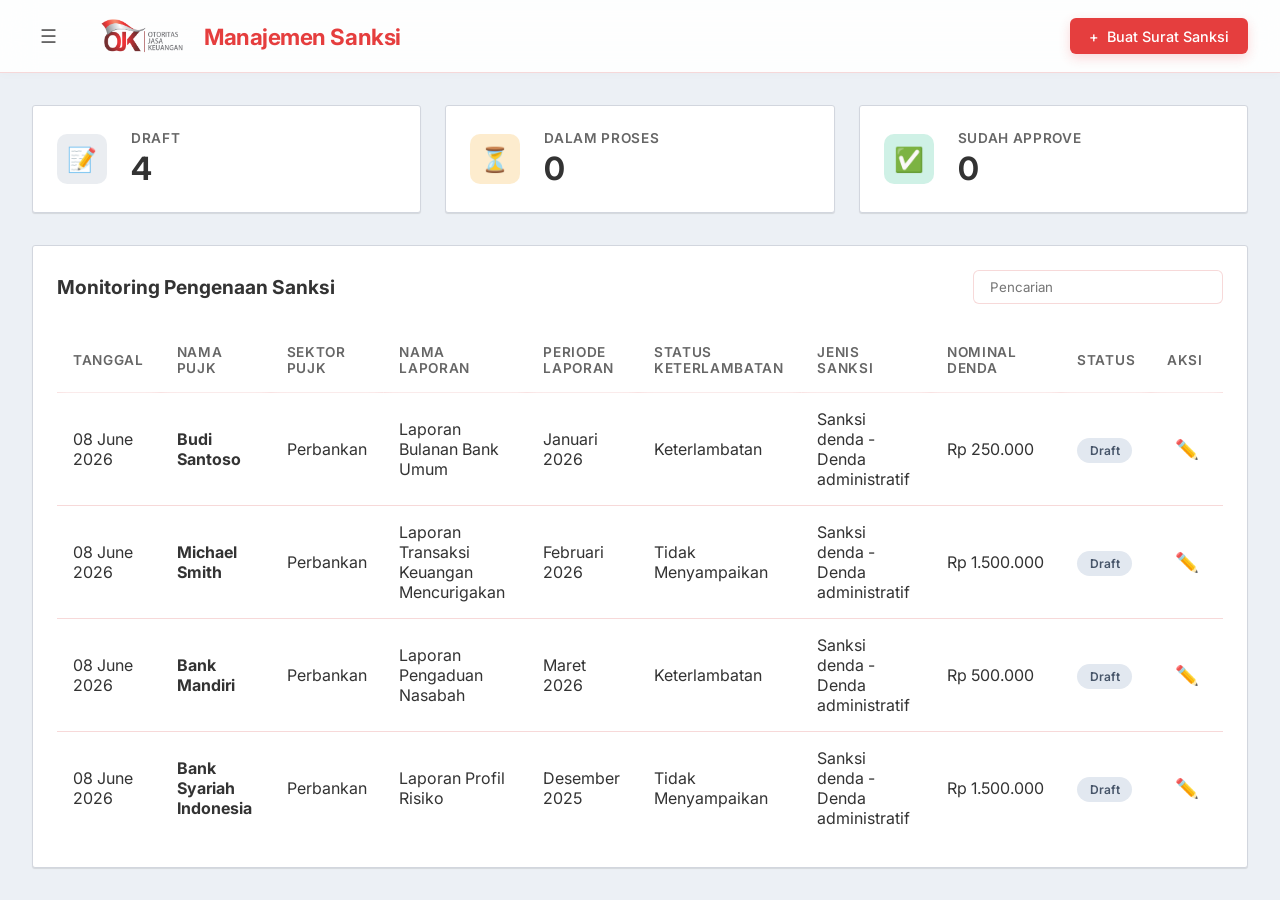
==== index.html @ f0894396 "Publish" ====
<!DOCTYPE html>
<html lang="id">
<head>
    <meta charset="UTF-8">
    <meta name="viewport" content="width=device-width, initial-scale=1.0">
    <title>Manajemen Surat Sanksi OJK</title>
    <link href="https://fonts.googleapis.com/css2?family=Inter:wght@300;400;500;600;700&display=swap" rel="stylesheet">
    <link rel="stylesheet" href="style.css">
    <!-- docx-preview dependencies -->
    <script src="https://unpkg.com/jszip/dist/jszip.min.js"></script>
    <script src="https://unpkg.com/docx-preview/dist/docx-preview.min.js"></script>
</head>
<body>
    <div id="app">
        <!-- Halaman 1: Dashboard -->
        <main id="page-dashboard" class="page active">
            <div class="dashboard-layout">
                <!-- Sidebar -->
                <aside id="dashboard-sidebar" class="dashboard-sidebar closed">
                    <div class="sidebar-top">
                        <h2 style="font-size: 1.1rem; color: var(--primary-color);">Menu</h2>
                        <button id="btn-close-sidebar" class="btn btn-ghost btn-icon" title="Tutup Menu">✕</button>
                    </div>
                    <ul class="sidebar-nav">
                        <li id="menu-dashboard"><span>Dashboard</span></li>
                        <li><span>KYB</span></li>
                        <li><span>SP</span></li>
                        <li><span>Pemeriksaan</span></li>
                        <li id="menu-manajemen-sanksi" class="active"><span>Manajemen Sanksi</span></li>
                        <li><span>Konfigurasi Parameter Denda Administratif</span></li>
                    </ul>
                </aside>

                <!-- Dashboard Content -->
                <div class="dashboard-content-wrapper">
                    <header class="glass-header">
                        <div class="logo-area">
                            <button id="btn-open-sidebar" class="btn btn-ghost btn-icon" title="Buka Menu" style="margin-right: 15px; display: inline-flex;">☰</button>
                            <img src="logo_ojk.png" alt="OJK Logo" style="height: 40px;">
                            <h1 id="header-title">Manajemen Sanksi</h1>
                        </div>
                        <button id="btn-create" class="btn btn-primary">
                            <span class="icon">+</span> Buat Surat Sanksi
                        </button>
                    </header>

            <div class="content-container" id="view-sip-dashboard" style="display: none; flex: 1; justify-content: center; align-items: center; flex-direction: column; min-height: 70vh;">
                <h2 style="font-size: 3.5rem; text-align: center; color: var(--primary-color); margin-bottom: 0.5rem; line-height: 1.2;">Selamat Datang di SIP</h2>
                <h3 style="font-size: 1.8rem; text-align: center; color: #64748b; font-weight: 400; margin-top: 0;">(Sistem Informasi Pengawasan)</h3>
            </div>

            <div class="content-container" id="view-manajemen-sanksi">
                <div class="stats-grid">
                    <div class="stat-card glass-panel">
                        <div class="stat-icon" style="background: rgba(148, 163, 184, 0.2); color: #64748b;">📝</div>
                        <div class="stat-info">
                            <span class="stat-label">Draft</span>
                            <h2 class="stat-value" id="stat-draft">0</h2>
                        </div>
                    </div>
                    <div class="stat-card glass-panel">
                        <div class="stat-icon warning" style="background: rgba(245, 158, 11, 0.2); color: #d97706;">⏳</div>
                        <div class="stat-info">
                            <span class="stat-label">Dalam Proses</span>
                            <h2 class="stat-value" id="stat-pending">0</h2>
                        </div>
                    </div>
                    <div class="stat-card glass-panel">
                        <div class="stat-icon success" style="background: rgba(16, 185, 129, 0.2); color: #059669;">✅</div>
                        <div class="stat-info">
                            <span class="stat-label">Sudah Approve</span>
                            <h2 class="stat-value" id="stat-selesai">0</h2>
                        </div>
                    </div>
                </div>

                <div class="table-container glass-panel">
                    <div class="table-header">
                        <h2>Monitoring Pengenaan Sanksi</h2>
                        <div class="search-bar">
                            <input type="text" placeholder="Pencarian">
                        </div>
                    </div>
                    <div class="table-scroll">
                        <table class="data-table">
                            <thead>
                                <tr>
                                    <th>Tanggal</th>
                                    <th>Nama PUJK</th>
                                    <th>Sektor PUJK</th>
                                    <th>Nama Laporan</th>
                                    <th>Periode Laporan</th>
                                    <th>Status Keterlambatan</th>
                                    <th>Jenis Sanksi</th>
                                    <th>Nominal Denda</th>
                                    <th>Status</th>
                                    <th>Aksi</th>
                                </tr>
                            </thead>
                            <tbody id="table-body">
                                <!-- Diisi oleh JavaScript via JSON -->
                            </tbody>
                        </table>
                    </div>
                </div>
            </div>
                </div>
            </div>
        </main>

        <!-- Halaman 2: Editor -->
        <main id="page-editor" class="page">
            <div class="split-layout">
                <!-- Kolom Kiri: Form Input -->
                <aside class="editor-sidebar glass-panel">
                    <div class="sidebar-header">
                        <button id="btn-back" class="btn btn-ghost">← Kembali ke Dashboard</button>
                    </div>
                    
                    <div class="sidebar-content">
                        <h2>List Dokumen Variabel</h2>
                        <p class="subtitle">Isi form di bawah untuk membuat surat sanksi.</p>
                        
                        <form id="editor-form" class="dynamic-form">
                            <div class="form-group" id="tipe-subjek-group" style="margin-bottom: 1.5rem;">
                                <div class="radio-group" style="display: flex; gap: 20px;">
                                    <label style="cursor: pointer;"><input type="radio" name="tipe-subjek" value="perusahaan" checked> Perusahaan</label>
                                    <label style="cursor: pointer;"><input type="radio" name="tipe-subjek" value="individu"> Individu</label>
                                </div>
                            </div>

                            <div class="tabs-header">
                                <button type="button" id="tab-btn-profil" class="tab-btn active" data-target="tab-profil">Profil-Perusahaan</button>
                                <button type="button" class="tab-btn" data-target="tab-dasar">Dasar Pengenaan Sanksi</button>
                                <button type="button" class="tab-btn" data-target="tab-pelanggaran">Pelanggaran</button>
                                <button type="button" class="tab-btn" data-target="tab-sanksi">Pengenaan Sanksi</button>
                                <button type="button" class="tab-btn" data-target="tab-catatan">Keterangan Persetujuan</button>
                            </div>
                            <div class="tabs-content">
                                <div id="tab-profil" class="tab-pane active">

                                    <div id="section-perusahaan">
                                        <h4 style="margin-bottom: 1rem; color: var(--primary-color);">Profil - Perusahaan</h4>
                                <div class="form-group">
                                <label for="sandi-pujk-perusahaan">Sandi PUJK</label>
                                <select id="sandi-pujk-perusahaan">
                                    <option value="">-- Pilih Sandi PUJK --</option>
                                    <option value="002" data-nama="Bank BRI" data-sektor="Perbankan" data-sub="Bank Umum" data-subsub="Bank Umum Konvensional">002</option>
                                    <option value="008" data-nama="Bank Mandiri" data-sektor="Perbankan" data-sub="Bank Umum" data-subsub="Bank Umum Konvensional">008</option>
                                    <option value="009" data-nama="Bank BNI" data-sektor="Perbankan" data-sub="Bank Umum" data-subsub="Bank Umum Konvensional">009</option>
                                    <option value="013" data-nama="Bank Permata" data-sektor="Perbankan" data-sub="Bank Umum" data-subsub="Bank Umum Konvensional">013</option>
                                    <option value="014" data-nama="Bank BCA" data-sektor="Perbankan" data-sub="Bank Umum" data-subsub="Bank Umum Konvensional">014</option>
                                    <option value="147" data-nama="Bank Muamalat" data-sektor="Perbankan" data-sub="Bank Umum" data-subsub="Bank Umum Syariah">147</option>
                                    <option value="200" data-nama="Bank BTN" data-sektor="Perbankan" data-sub="Bank Umum" data-subsub="Bank Umum Konvensional">200</option>
                                    <option value="451" data-nama="Bank Syariah Indonesia (BSI)" data-sektor="Perbankan" data-sub="Bank Umum" data-subsub="Bank Umum Syariah">451</option>
                                </select>
                            </div>
                            <div class="form-group">
                                <label for="nama-perusahaan">Nama Perusahaan</label>
                                <input type="text" id="nama-perusahaan" placeholder="Otomatis terisi dari Sandi PUJK" readonly style="background: #e9ecef; cursor: not-allowed;">
                            </div>
                            <div class="form-group">
                                <label for="jenis-identitas-perusahaan">Jenis Identitas</label>
                                <select id="jenis-identitas-perusahaan">
                                    <option value="NPWP">NPWP</option>
                                </select>
                            </div>
                            <div class="form-group">
                                <label for="nomor-identitas-perusahaan">Nomor Identitas</label>
                                <input type="text" id="nomor-identitas-perusahaan" placeholder="Terisi otomatis" readonly style="background-color: #e9ecef; cursor: not-allowed;">
                            </div>
                            <div class="form-group">
                                <label for="email-perusahaan">E-mail</label>
                                <input type="text" id="email-perusahaan" placeholder="Terisi otomatis" readonly style="background-color: #e9ecef; cursor: not-allowed;">
                            </div>
                            <div class="form-group">
                                <label for="telepon-perusahaan">Nomor telepon</label>
                                <input type="text" id="telepon-perusahaan" placeholder="Terisi otomatis" readonly style="background-color: #e9ecef; cursor: not-allowed;">
                            </div>
                            <div class="form-group">
                                <label for="sektor-pujk-perusahaan">Sektor PUJK</label>
                                <input type="text" id="sektor-pujk-perusahaan" readonly style="background: #e9ecef; cursor: not-allowed;">
                            </div>
                            <div class="form-group">
                                <label for="sub-sektor-pujk-perusahaan">Sub Sektor PUJK</label>
                                <input type="text" id="sub-sektor-pujk-perusahaan" readonly style="background: #e9ecef; cursor: not-allowed;">
                            </div>
                            <div class="form-group">
                                <label for="sub-sub-sektor-pujk-perusahaan">Sub Sub Sektor PUJK</label>
                                <input type="text" id="sub-sub-sektor-pujk-perusahaan" readonly style="background: #e9ecef; cursor: not-allowed;">
                            </div>
                            </div>

                            <div id="section-individu" style="display: none;">
                                <h4 style="margin-bottom: 1rem; color: var(--primary-color);">Profil - Individu</h4>
                                <div class="form-group">
                                <label for="nama-individu">Nama Individu</label>
                                <input type="text" id="nama-individu" placeholder="Masukkan nama individu">
                            </div>
                            <div class="form-group">
                                <label for="kewarganegaraan">Kewarganegaraan</label>
                                <select id="kewarganegaraan">
                                    <option value="WNI">WNI</option>
                                    <option value="WNA">WNA</option>
                                </select>
                            </div>
                            <div class="form-group">
                                <label for="jenis-identitas-individu">Jenis Identitas</label>
                                <select id="jenis-identitas-individu">
                                    <option value="KTP">KTP</option>
                                    <option value="Paspor/KITAS">Paspor/KITAS</option>
                                </select>
                            </div>
                            <div class="form-group">
                                <label for="nomor-identitas-individu">Nomor Identitas</label>
                                <input type="text" id="nomor-identitas-individu" placeholder="Masukkan nomor identitas">
                            </div>
                            <div class="form-group">
                                <label for="tanggal-lahir">Tanggal lahir</label>
                                <input type="date" id="tanggal-lahir">
                            </div>
                            <div class="form-group">
                                <label for="email-individu">E-mail</label>
                                <input type="text" id="email-individu" placeholder="Masukkan e-mail">
                            </div>
                            <div class="form-group">
                                <label for="alamat-individu">Alamat</label>
                                <input type="text" id="alamat-individu" placeholder="Masukkan alamat">
                            </div>
                            <div class="form-group">
                                <label for="telepon-individu">Nomor Telepon</label>
                                <input type="text" id="telepon-individu" placeholder="Masukkan nomor telepon">
                            </div>
                            <div class="form-group">
                                <label for="jabatan">Jabatan</label>
                                <input type="text" id="jabatan" placeholder="Masukkan jabatan">
                            </div>
                            <div class="form-group">
                                <label for="sandi-pujk-individu">Sandi PUJK</label>
                                <select id="sandi-pujk-individu">
                                    <option value="">-- Pilih Sandi PUJK --</option>
                                    <option value="002" data-nama="Bank BRI" data-sektor="Perbankan" data-sub="Bank Umum" data-subsub="Bank Umum Konvensional">002</option>
                                    <option value="008" data-nama="Bank Mandiri" data-sektor="Perbankan" data-sub="Bank Umum" data-subsub="Bank Umum Konvensional">008</option>
                                    <option value="009" data-nama="Bank BNI" data-sektor="Perbankan" data-sub="Bank Umum" data-subsub="Bank Umum Konvensional">009</option>
                                    <option value="013" data-nama="Bank Permata" data-sektor="Perbankan" data-sub="Bank Umum" data-subsub="Bank Umum Konvensional">013</option>
                                    <option value="014" data-nama="Bank BCA" data-sektor="Perbankan" data-sub="Bank Umum" data-subsub="Bank Umum Konvensional">014</option>
                                    <option value="147" data-nama="Bank Muamalat" data-sektor="Perbankan" data-sub="Bank Umum" data-subsub="Bank Umum Syariah">147</option>
                                    <option value="200" data-nama="Bank BTN" data-sektor="Perbankan" data-sub="Bank Umum" data-subsub="Bank Umum Konvensional">200</option>
                                    <option value="451" data-nama="Bank Syariah Indonesia (BSI)" data-sektor="Perbankan" data-sub="Bank Umum" data-subsub="Bank Umum Syariah">451</option>
                                </select>
                            </div>
                            <div class="form-group">
                                <label for="nama-perusahaan-menjabat">Nama Perusahaan Menjabat</label>
                                <input type="text" id="nama-perusahaan-menjabat" placeholder="Otomatis terisi dari Sandi PUJK" readonly style="background: #e9ecef; cursor: not-allowed;">
                            </div>
                            <div class="form-group">
                                <label for="npwp-perusahaan-menjabat">Nomor NPWP Perusahaan</label>
                                <input type="text" id="npwp-perusahaan-menjabat" placeholder="Masukkan nomor NPWP">
                            </div>
                            <div class="form-group">
                                <label for="sektor-pujk-individu">Sektor PUJK</label>
                                <input type="text" id="sektor-pujk-individu" readonly style="background: #e9ecef; cursor: not-allowed;">
                            </div>
                            <div class="form-group">
                                <label for="sub-sektor-pujk-individu">Sub Sektor PUJK</label>
                                <input type="text" id="sub-sektor-pujk-individu" readonly style="background: #e9ecef; cursor: not-allowed;">
                            </div>
                            <div class="form-group">
                                <label for="sub-sub-sektor-pujk-individu">Sub Sub Sektor PUJK</label>
                                <input type="text" id="sub-sub-sektor-pujk-individu" readonly style="background: #e9ecef; cursor: not-allowed;">
                            </div>
                            </div>
                                </div>
                                <div id="tab-dasar" class="tab-pane">
                            <div class="form-group">
                                <label for="kode-laporan">Kode Laporan</label>
                                <select id="kode-laporan">
                                    <option value="">-- Pilih Kode Laporan --</option>
                                    <option value="LAP-001">LAP-001</option>
                                    <option value="LAP-002">LAP-002</option>
                                    <option value="LAP-003">LAP-003</option>
                                    <option value="LAP-004">LAP-004</option>
                                    <option value="LAP-005">LAP-005</option>
                                    <option value="LAP-006">LAP-006</option>
                                    <option value="LAP-007">LAP-007</option>
                                    <option value="LAP-008">LAP-008</option>
                                </select>
                            </div>
                            <div class="form-group">
                                <label for="nama-laporan">Nama Laporan</label>
                                <input type="text" id="nama-laporan" placeholder="Masukkan nama laporan">
                            </div>
                            <div class="form-group">
                                <label for="periode-laporan">Periode Laporan</label>
                                <input type="month" id="periode-laporan">
                            </div>
                            <div class="form-group">
                                <label for="sumber-aplikasi">Sumber Aplikasi</label>
                                <input type="text" id="sumber-aplikasi" placeholder="Masukkan sumber aplikasi">
                            </div>
                            <div class="form-group" id="status-keterlambatan-group">
                                <label for="status-keterlambatan">Status Keterlambatan</label>
                                <select id="status-keterlambatan">
                                    <option value="">-- Pilih Status --</option>
                                    <option value="Keterlambatan">Keterlambatan</option>
                                    <option value="Tidak Menyampaikan">Tidak Menyampaikan</option>
                                </select>
                            </div>
                            <div class="form-group">
                                <label for="tanggal-lapor">Tanggal Lapor</label>
                                <input type="date" id="tanggal-lapor">
                            </div>
                            <div class="form-group">
                                <label for="tanggal-batas-pelaporan">Tanggal Batas Pelaporan</label>
                                <input type="date" id="tanggal-batas-pelaporan">
                            </div>
                            <div class="form-group">
                                <label for="jumlah-hari-keterlambatan">Jumlah Hari Keterlambatan</label>
                                <input type="number" id="jumlah-hari-keterlambatan" readonly style="background: #e9ecef; cursor: not-allowed;" placeholder="0">
                            </div>
                            <div class="form-group">
                                <label>Tanda Bukti Lapor</label>
                                <a href="[data-uri]" download="Tanda_Bukti_Lapor.pdf" class="btn btn-secondary" style="display: inline-block; text-align: center; text-decoration: none;">⬇ Unduh Tanda Bukti Lapor</a>
                            </div>

                            <div id="pengawas-fields-container" style="display: none; column-span: all; margin-top: 2rem; padding-top: 1.5rem; border-top: 2px dashed var(--border-color);">
                                <div style="grid-column: 1 / -1; display: flex; align-items: center; justify-content: space-between; margin-bottom: 1rem;">
                                    <h4 style="color: var(--primary-color); margin: 0;">Data Pengawas</h4>
                                    <label style="display: flex; align-items: center; gap: 8px; cursor: pointer; font-weight: 500; color: var(--text-secondary); font-size: 0.9rem;">
                                        <input type="checkbox" id="checkbox-sesuai-sistem" checked> Sesuai Rekomendasi Sistem
                                    </label>
                                </div>
                                <div style="display: grid; grid-template-columns: 1fr 1fr; gap: 2rem;">
                                    <div class="form-group">
                                        <label for="status-keterlambatan-pengawas">Status Keterlambatan (Pengawas)</label>
                                        <select id="status-keterlambatan-pengawas">
                                            <option value="">-- Pilih Status --</option>
                                            <option value="Keterlambatan">Keterlambatan</option>
                                            <option value="Tidak Menyampaikan">Tidak Menyampaikan</option>
                                        </select>
                                    </div>
                                    <div class="form-group">
                                        <label for="tanggal-lapor-pengawas">Tanggal Lapor (Pengawas)</label>
                                        <input type="date" id="tanggal-lapor-pengawas">
                                    </div>
                                    <div class="form-group">
                                        <label for="tanggal-batas-pelaporan-pengawas">Tanggal Batas Pelaporan (Pengawas)</label>
                                        <input type="date" id="tanggal-batas-pelaporan-pengawas">
                                    </div>
                                    <div class="form-group">
                                        <label for="jumlah-hari-keterlambatan-pengawas">Jumlah Hari Keterlambatan (Pengawas)</label>
                                        <input type="number" id="jumlah-hari-keterlambatan-pengawas" readonly style="background: #e9ecef; cursor: not-allowed;" placeholder="0">
                                    </div>
                                </div>
                            </div>
                                </div>
                                <div id="tab-pelanggaran" class="tab-pane">
                            <div class="form-group">
                                <label for="jenis-pelanggaran">Jenis Pelanggaran</label>
                                <select id="jenis-pelanggaran">
                                    <option value="">-- Pilih Jenis Pelanggaran --</option>
                                    <option value="APU-PPT">APU-PPT</option>
                                    <option value="Prudential">Prudential</option>
                                    <option value="Market Conduct">Market Conduct</option>
                                </select>
                            </div>
                            <div class="form-group">
                                <label for="sub-jenis-pelanggaran">Sub Jenis Pelanggaran</label>
                                <select id="sub-jenis-pelanggaran">
                                    <option value="">-- Pilih Sub Jenis Pelanggaran --</option>
                                    <option value="Kewajiban Pelaporan">Kewajiban Pelaporan</option>
                                </select>
                            </div>
                            <div class="form-group">
                                <label for="sub-sub-jenis-pelanggaran">Sub Sub Jenis Pelanggaran</label>
                                <select id="sub-sub-jenis-pelanggaran">
                                    <option value="">-- Pilih Sub Sub Jenis Pelanggaran --</option>
                                    <option value="Keterlambatan">Keterlambatan</option>
                                    <option value="Tidak Menyampaikan">Tidak Menyampaikan</option>
                                </select>
                            </div>
                            <div class="form-group">
                                <label for="jenis-peraturan">Jenis Peraturan</label>
                                <select id="jenis-peraturan">
                                    <option value="Undang Undang">Undang Undang</option>
                                    <option value="POJK">POJK</option>
                                    <option value="Peraturan Regulator Lainnya">Peraturan Regulator Lainnya</option>
                                </select>
                            </div>
                            <div class="form-group">
                                <label for="nomor-peraturan">Nomor Peraturan</label>
                                <input type="text" id="nomor-peraturan" placeholder="Masukkan nomor peraturan">
                            </div>
                            <div class="form-group">
                                <label for="pasal-pelanggaran">Pasal Pelanggaran</label>
                                <input type="text" id="pasal-pelanggaran" placeholder="Masukkan pasal pelanggaran">
                            </div>
                            <div class="form-group">
                                <label for="deskripsi-pelanggaran">Catatan Atas Pelanggaran</label>
                                <textarea id="deskripsi-pelanggaran" placeholder="Masukkan catatan atas pelanggaran" rows="4"></textarea>
                            </div>
                                </div>
                                <div id="tab-sanksi" class="tab-pane">
                            <div class="form-group">
                                <label for="jenis-sanksi">Jenis Sanksi</label>
                                <select id="jenis-sanksi">
                                    <option value="">-- Pilih Jenis Sanksi --</option>
                                    <option value="Sanksi denda - Denda">Sanksi denda - Denda</option>
                                    <option value="Sanksi denda - Denda yaitu kewajiban untuk membayar sejumlah uang tertentu">Sanksi denda - Denda yaitu kewajiban untuk membayar sejumlah uang tertentu</option>
                                    <option value="Sanksi denda - Denda administratif">Sanksi denda - Denda administratif</option>
                                    <option value="Sanksi peringatan dan teguran - Peringatan tertulis">Sanksi peringatan dan teguran - Peringatan tertulis</option>
                                    <option value="Sanksi peringatan dan teguran - Teguran tertulis">Sanksi peringatan dan teguran - Teguran tertulis</option>
                                    <option value="Tidak dikenakan sanksi">Tidak dikenakan sanksi</option>
                                </select>
                            </div>
                            <div class="form-group">
                                <label for="nominal-denda">Nominal Denda</label>
                                <input type="text" id="nominal-denda" placeholder="Masukkan nominal denda" disabled style="background: #e9ecef; cursor: not-allowed;">
                            </div>

                            <div class="form-group" id="preview-surat-container">
                                <label>Pratinjau</label>
                                <button type="button" id="btn-review-form" class="btn btn-secondary" style="display: inline-block; text-align: center; text-decoration: none;">📄 Preview Surat</button>
                            </div>

                            <div id="pengawas-sanksi-container" style="display: none; column-span: all; margin-top: 2rem; padding-top: 1.5rem; border-top: 2px dashed var(--border-color);">
                                <div style="grid-column: 1 / -1; display: flex; align-items: center; justify-content: space-between; margin-bottom: 1rem;">
                                    <h4 style="color: var(--primary-color); margin: 0;">Data Pengawas</h4>
                                    <label style="display: flex; align-items: center; gap: 8px; cursor: pointer; font-weight: 500; color: var(--text-secondary); font-size: 0.9rem;">
                                        <input type="checkbox" id="checkbox-sesuai-sistem-sanksi" checked> Sesuai Rekomendasi Sistem
                                    </label>
                                </div>
                                <div style="display: grid; grid-template-columns: 1fr 1fr; gap: 2rem;">
                                    <div class="form-group">
                                        <label for="jenis-sanksi-pengawas">Jenis Sanksi (Pengawas)</label>
                                        <select id="jenis-sanksi-pengawas">
                                            <option value="">-- Pilih Jenis Sanksi --</option>
                                            <option value="Sanksi denda - Denda">Sanksi denda - Denda</option>
                                            <option value="Sanksi denda - Denda yaitu kewajiban untuk membayar sejumlah uang tertentu">Sanksi denda - Denda yaitu kewajiban untuk membayar sejumlah uang tertentu</option>
                                            <option value="Sanksi denda - Denda administratif">Sanksi denda - Denda administratif</option>
                                            <option value="Sanksi peringatan dan teguran - Peringatan tertulis">Sanksi peringatan dan teguran - Peringatan tertulis</option>
                                            <option value="Sanksi peringatan dan teguran - Teguran tertulis">Sanksi peringatan dan teguran - Teguran tertulis</option>
                                            <option value="Tidak dikenakan sanksi">Tidak dikenakan sanksi</option>
                                        </select>
                                    </div>
                                    <div class="form-group">
                                        <label for="nominal-denda-pengawas">Nominal Denda (Pengawas)</label>
                                        <input type="text" id="nominal-denda-pengawas" placeholder="Masukkan nominal denda" disabled style="background: #e9ecef; cursor: not-allowed;">
                                    </div>
                                    <div class="form-group" style="grid-column: 1 / -1;">
                                        <label for="catatan-sanksi-pengawas">Catatan Pengenaan Sanksi</label>
                                        <textarea id="catatan-sanksi-pengawas" placeholder="Masukkan catatan pengenaan sanksi" rows="3" disabled style="background: #e9ecef; cursor: not-allowed;"></textarea>
                                    </div>
                                </div>
                            </div>
                                </div>
                                <div id="tab-catatan" class="tab-pane">
                            <div class="form-group">
                                <label for="role-pengawas">Role</label>
                                <input type="text" id="role-pengawas" readonly style="background: #e9ecef; cursor: not-allowed;" value="Drafter">
                            </div>
                            <div class="form-group">
                                <label for="catatan-pengawas">Catatan</label>
                                <textarea id="catatan-pengawas" placeholder="Masukkan catatan" rows="4"></textarea>
                            </div>
                            <div class="form-group">
                                <label for="lampiran-pengawas">Lampiran</label>
                                <input type="file" id="lampiran-pengawas" style="background: white;">
                            </div>
                            <div class="form-group">
                                <label>Keterangan Persetujuan</label>
                                <button type="button" id="btn-riwayat" class="btn btn-secondary">Lihat Riwayat Persetujuan</button>
                            </div>

                            <div class="form-actions" style="display: flex; gap: 10px; flex-wrap: wrap; grid-column: 1 / -1; margin-top: 1.5rem; padding-top: 1.5rem; border-top: 1px solid var(--border-color, #e2e8f0);">
                                <button type="button" id="btn-draft-form" class="btn btn-secondary" style="flex: 1;">Simpan</button>
                                <button type="button" id="btn-kirim-form" class="btn btn-primary" style="flex: 1;">Kirim</button>
                            </div>
                                </div>
                            </div> <!-- End tabs-content -->

                        </form>
                    </div>
                </aside>

                <!-- Kolom Kanan: Live Document Preview -->
                <section class="editor-preview" style="display: none;">
                    <div class="preview-toolbar glass-panel">
                        <div class="toolbar-title">Live Document Preview</div>
                        <div class="toolbar-actions">
                        </div>
                    </div>
                    
                    <div class="paper-container">
                        <div class="a4-paper" id="a4-document" style="font-family: 'Times New Roman', Times, serif; font-size: 12pt;">
                            <img src="logo_ojk.png" alt="OJK Logo" style="width: 149px; height: 65px; margin-bottom: 20px;" width="149" height="65" id="doc-logo">
                            
                            <div class="doc-header">
                                <div class="doc-meta">
                                    <div class="meta-row">
                                        <span class="meta-label">Nomor</span>
                                        <span class="meta-sep">:</span>
                                        <span class="meta-val" id="prev-nomor"></span>
                                    </div>
                                    <div class="meta-row">
                                        <span class="meta-label">Sifat</span>
                                        <span class="meta-sep">:</span>
                                        <span class="meta-val">Segera</span>
                                    </div>
                                    <div class="meta-row">
                                        <span class="meta-label">Hal</span>
                                        <span class="meta-sep">:</span>
                                        <span class="meta-val">Surat Sanksi keterlambatan</span>
                                    </div>
                                </div>
                            </div>

                            <br>

                            <div class="doc-recipient">
                                <p>Yth. &nbsp;&nbsp;&nbsp;&nbsp;&nbsp;&nbsp;&nbsp;<span id="prev-nama">___________________________</span></p>
                                <p style="padding-left: 3rem;" id="prev-alamat">___________________________<br>___________________________</p>
                            </div>

                            <br>

                            <div class="doc-body" style="font-family: 'Times New Roman', Times, serif; font-size: 12pt; text-align: justify; line-height: 1.5;">
                                <p>Berdasarkan hasil pengawasan Otoritas Jasa Keuangan, ditemukan bahwa Saudara selaku <span id="prev-selaku">__________________</span> telah melakukan pelanggaran berupa <span id="prev-sanksi">__________________</span>.</p>
                                <br>
                                <p>Sesuai dengan peraturan perundang-undangan yang berlaku di bidang Pasar Modal, atas pelanggaran tersebut kami menetapkan <strong id="prev-jenisdenda">Denda Administratif</strong> kepada Saudara dengan kewajiban membayar sejumlah:</p>
                                <br>
                                <p style="text-align: center; font-weight: bold; font-size: 14pt;" id="prev-jumlah">Rp 1.000.000</p>
                                <br>
                                <p id="prev-deskripsi" style="margin-bottom: 1rem;"></p>
                                <p>Pembayaran denda tersebut agar disetorkan ke Kas Negara selambat-lambatnya 30 (tiga puluh) hari sejak surat ini diterima. Apabila Saudara tidak melakukan pembayaran sampai dengan batas waktu yang ditentukan, OJK dapat mengenakan sanksi lanjutan.</p>
                            </div>

                            <br><br>

                            <div class="doc-footer" style="text-align: right; font-family: 'Times New Roman', Times, serif; font-size: 12pt; display: flex; flex-direction: column; align-items: flex-end;">
                                <p>Atas perhatian dan kerjasama Saudara, kami ucapkan terima kasih.</p>
                                <br><br>
                                <p id="prev-date">Jakarta, _______________</p>
                                <p>Deputi Komisioner Pengawas Pasar Modal</p>
                                <img id="prev-ttd" src="" alt="Tanda Tangan" style="max-height: 80px; margin: 10px 0; display: none;">
                                <div style="height: 60px;" id="prev-ttd-spacer"></div>
                                <p><strong>_____________________</strong></p>
                            </div>
                        </div>
                    </div>
                </section>
            </div>
        </main>
    </div>
    <!-- Modal Riwayat Persetujuan -->
    <div id="modal-riwayat" class="modal-overlay" style="z-index: 9999; display: none;">
        <div class="modal-box glass-panel" style="width: 90%; max-width: 800px; max-height: 80vh; display: flex; flex-direction: column;">
            <div class="modal-header">
                <h3>Riwayat Persetujuan</h3>
                <button class="modal-close btn btn-ghost" id="btn-modal-riwayat-close">✕</button>
            </div>
            <div id="riwayat-container" style="flex: 1; overflow-y: auto; padding: 20px;">
                <table class="data-table">
                    <thead>
                        <tr>
                            <th>No</th>
                            <th>Tanggal</th>
                            <th>Status Konseptor</th>
                            <th>Catatan</th>
                        </tr>
                    </thead>
                    <tbody id="riwayat-table-body">
                    </tbody>
                </table>
            </div>
        </div>
    </div>

    <!-- Modal Pop-up Kirim -->
    <div id="modal-kirim" class="modal-overlay">
        <div class="modal-box glass-panel">
            <div class="modal-header">
                <h3>Kirim Surat Sanksi</h3>
                <button class="modal-close btn btn-ghost" id="btn-modal-close">✕</button>
            </div>
            <p class="modal-desc">Pilih jenis pengiriman dokumen ini:</p>

            <!-- Step 1: Pilih jenis -->
            <div id="modal-step-1" class="modal-step">
                <div class="modal-action-grid">
                    <button id="btn-pilih-verifikasi" class="modal-action-btn">
                        <span class="modal-action-icon">🔍</span>
                        <span class="modal-action-label">Verifikasi</span>
                        <span class="modal-action-sub">1 orang verifikator</span>
                    </button>
                    <button id="btn-pilih-approval" class="modal-action-btn">
                        <span class="modal-action-icon">✅</span>
                        <span class="modal-action-label">Approval</span>
                        <span class="modal-action-sub">1 orang approver</span>
                    </button>
                    <button type="button" id="btn-kembalikan-drafter" class="modal-action-btn" style="grid-column: 1 / -1; border-color: #dc3545; background: #fff5f5;">
                        <span class="modal-action-icon" style="color: #dc3545;">↩️</span>
                        <span class="modal-action-label" style="color: #dc3545;">Kembalikan ke Drafter</span>
                        <span class="modal-action-sub">Kembali ke status Draft</span>
                    </button>
                </div>
            </div>

            <!-- Step 2A: Approval (1 dropdown) -->
            <div id="modal-step-approval" class="modal-step" style="display:none;">
                <button class="btn btn-ghost modal-back" id="btn-back-approval">← Kembali</button>
                <h4 class="modal-step-title">Pilih Approver</h4>
                <div class="form-group">
                    <label>Approver <span class="required-star">*</span></label>
                    <div class="combobox-wrapper">
                        <input type="text" id="dropdown-approval-1" class="combobox-input" placeholder="Ketik atau pilih nama..." autocomplete="off">
                        <span class="combobox-arrow">▾</span>
                        <div class="combobox-dropdown" id="list-approval-1">
                            <div class="combobox-option">Adit</div>
                            <div class="combobox-option">Hendra</div>
                            <div class="combobox-option">Riu</div>
                        </div>
                    </div>
                </div>
                <button id="btn-submit-approval" class="btn btn-primary modal-submit-btn">Kirim ke Approver</button>
            </div>

            <!-- Step 2B: Verifikasi (1 dropdown) -->
            <div id="modal-step-verifikasi" class="modal-step" style="display:none;">
                <button class="btn btn-ghost modal-back" id="btn-back-verifikasi">← Kembali</button>
                <h4 class="modal-step-title">Pilih Verifikator</h4>
                <div class="form-group">
                    <label>Verifikator <span class="required-star">*</span></label>
                    <div class="combobox-wrapper">
                        <input type="text" id="dropdown-verif-1" class="combobox-input" placeholder="Ketik atau pilih nama..." autocomplete="off">
                        <span class="combobox-arrow">▾</span>
                        <div class="combobox-dropdown" id="list-verif-1">
                            <div class="combobox-option">Adit</div>
                            <div class="combobox-option">Hendra</div>
                            <div class="combobox-option">Riu</div>
                        </div>
                    </div>
                </div>
                <button id="btn-submit-verifikasi" class="btn btn-primary modal-submit-btn">Kirim ke Verifikator</button>
            </div>
        </div>
    </div>

    <!-- Modal Pop-up Document Preview -->
    <div id="modal-preview-doc" class="modal-overlay" style="z-index: 9999; display: none;">
        <div class="modal-box glass-panel" style="width: 90%; max-width: 1000px; height: 90vh; display: flex; flex-direction: column;">
            <div class="modal-header">
                <h3>Preview Surat Sanksi</h3>
                <button class="modal-close btn btn-ghost" id="btn-modal-preview-close">✕</button>
            </div>
            <div id="docx-container" style="flex: 1; overflow-y: auto; background-color: #f3f4f6; padding: 20px; border-radius: 8px;">
                <!-- docx-preview will render here -->
            </div>
        </div>
    </div>

    <script src="script.js"></script>
</body>
</html>
---- style.css ----
:root {
    --bg-main: #fff0f0; /* Light background with red tint */
    --bg-card: rgba(255, 255, 255, 0.85);
    --border-color: rgba(200, 0, 0, 0.15);
    --text-primary: #333333;
    --text-secondary: #666666;
    --primary-color: #e53e3e; /* Red primary */
    --primary-hover: #c53030;
    --secondary-color: #fbd38d;
    --secondary-hover: #f6ad55;
    --success: #38a169;
    --warning: #dd6b20;
    --danger: #e53e3e;
    --paper-bg: #ffffff;
    --paper-text: #000000;
}

* {
    margin: 0;
    padding: 0;
    box-sizing: border-box;
    font-family: 'Inter', sans-serif;
}

body {
    background-color: var(--bg-main);
    color: var(--text-primary);
    min-height: 100vh;
    overflow-x: hidden;
    background-image: 
        radial-gradient(circle at 15% 50%, rgba(229, 62, 62, 0.08) 0%, transparent 50%),
        radial-gradient(circle at 85% 30%, rgba(255, 160, 160, 0.1) 0%, transparent 50%);
    background-attachment: fixed;
}

/* Glassmorphism Utilities */
.glass-panel {
    background: var(--bg-card);
    backdrop-filter: blur(12px);
    -webkit-backdrop-filter: blur(12px);
    border: 1px solid var(--border-color);
    box-shadow: 0 4px 16px 0 rgba(200, 0, 0, 0.05);
}

.glass-header {
    background: rgba(255, 255, 255, 0.9);
    backdrop-filter: blur(16px);
    border-bottom: 1px solid var(--border-color);
    position: sticky;
    top: 0;
    z-index: 100;
    padding: 1rem 2rem;
    display: flex;
    justify-content: space-between;
    align-items: center;
    box-shadow: 0 2px 10px rgba(0,0,0,0.02);
}

/* Pages */
.page {
    display: none;
    animation: fadeIn 0.4s ease-in-out;
}

.page.active {
    display: block;
}

@keyframes fadeIn {
    from { opacity: 0; transform: translateY(10px); }
    to { opacity: 1; transform: translateY(0); }
}

/* Buttons */
.btn {
    padding: 0.6rem 1.2rem;
    border-radius: 6px;
    font-weight: 500;
    font-size: 0.9rem;
    cursor: pointer;
    transition: all 0.2s ease;
    border: none;
    display: inline-flex;
    align-items: center;
    justify-content: center;
    gap: 0.5rem;
}

.btn-primary {
    background: var(--primary-color);
    color: white;
    box-shadow: 0 4px 12px rgba(229, 62, 62, 0.2);
}

.btn-primary:hover {
    background: var(--primary-hover);
    transform: translateY(-1px);
    box-shadow: 0 6px 16px rgba(229, 62, 62, 0.3);
}

.btn-secondary {
    background: white;
    color: var(--text-primary);
    border: 1px solid var(--border-color);
}

.btn-secondary:hover {
    background: #f7fafc;
}

.btn-ghost {
    background: transparent;
    color: var(--text-secondary);
}

.btn-ghost:hover {
    color: var(--primary-color);
    background: rgba(229, 62, 62, 0.05);
}

.btn-icon {
    padding: 0.5rem;
    background: transparent;
    color: var(--text-secondary);
    font-size: 1.2rem;
}

.btn-icon:hover {
    background: rgba(229, 62, 62, 0.05);
    color: var(--primary-color);
    border-radius: 4px;
}

/* Dashboard Header */
.logo-area {
    display: flex;
    align-items: center;
    gap: 1rem;
}

.logo-icon {
    font-size: 1.8rem;
}

.logo-area h1 {
    font-size: 1.4rem;
    font-weight: 700;
    color: var(--primary-color);
    letter-spacing: -0.02em;
}

.content-container {
    padding: 2rem;
    max-width: 1400px;
    width: 100%;
    margin: 0 auto;
    display: flex;
    flex-direction: column;
    flex: 1;
    min-height: 0;
}

/* Stats Grid */
.stats-grid {
    display: grid;
    grid-template-columns: repeat(3, minmax(0, 1fr));
    gap: 1.5rem;
    margin-bottom: 2rem;
    flex-shrink: 0;
}

.stat-card {
    padding: 1.5rem;
    border-radius: 12px;
    display: flex;
    align-items: center;
    gap: 1.5rem;
    transition: transform 0.2s;
}

.stat-card:hover {
    transform: translateY(-3px);
}

.stat-icon {
    width: 50px;
    height: 50px;
    border-radius: 10px;
    display: flex;
    align-items: center;
    justify-content: center;
    font-size: 1.5rem;
    background: rgba(229, 62, 62, 0.08);
}

.stat-info {
    display: flex;
    flex-direction: column;
}

.stat-label {
    font-size: 0.85rem;
    color: var(--text-secondary);
    text-transform: uppercase;
    letter-spacing: 0.05em;
    font-weight: 600;
}

.stat-value {
    font-size: 2rem;
    font-weight: 700;
    margin-top: 0.2rem;
    color: var(--text-primary);
}

/* Table */
.table-container {
    border-radius: 12px;
    padding: 1.5rem;
    display: flex;
    flex-direction: column;
    flex: 1;
    min-height: 0;
}

.table-header {
    display: flex;
    justify-content: space-between;
    align-items: center;
    margin-bottom: 1.5rem;
    flex-shrink: 0;
}

.table-scroll {
    flex: 1;
    overflow-y: auto;
    overflow-x: auto;
}

.table-header h2 {
    font-size: 1.2rem;
    font-weight: 700;
    color: var(--text-primary);
}

.search-bar input {
    background: #ffffff;
    border: 1px solid var(--border-color);
    padding: 0.5rem 1rem;
    border-radius: 6px;
    color: var(--text-primary);
    width: 250px;
}

.search-bar input:focus {
    outline: none;
    border-color: var(--primary-color);
}

.data-table {
    width: 100%;
    border-collapse: collapse;
}

.data-table th, .data-table td {
    padding: 1rem;
    text-align: left;
    border-bottom: 1px solid var(--border-color);
}

.data-table th {
    position: sticky;
    top: 0;
    background: rgba(255, 255, 255, 0.95);
    backdrop-filter: blur(8px);
    -webkit-backdrop-filter: blur(8px);
    z-index: 10;
    color: var(--text-secondary);
    font-weight: 600;
    font-size: 0.85rem;
    text-transform: uppercase;
    letter-spacing: 0.05em;
    box-shadow: 0 1px 0 var(--border-color);
}

.data-table tbody tr {
    transition: background-color 0.2s;
}

.data-table tbody tr:hover {
    background-color: rgba(229, 62, 62, 0.02);
}

.empty-state {
    text-align: center;
    padding: 3rem;
    color: var(--text-secondary);
    font-style: italic;
}

/* Badges */
.badge {
    padding: 0.3rem 0.8rem;
    border-radius: 20px;
    font-size: 0.75rem;
    font-weight: 600;
}

.badge.draft { background: #e2e8f0; color: #475569; }
.badge.pending { background: #fef3c7; color: #d97706; }
.badge.terkirim { background: #dbeafe; color: #2563eb; }
.badge.selesai { background: #d1fae5; color: #059669; }

/* Editor Split Layout */
.split-layout {
    display: flex;
    height: 100vh;
    overflow: hidden;
}

.editor-sidebar {
    width: 100%;
    height: 100%;
    border-left: 1px solid var(--border-color);
    border-right: 1px solid var(--border-color);
    display: flex;
    flex-direction: column;
    z-index: 10;
    background: #ffffff;
    box-shadow: 0 4px 20px rgba(0, 0, 0, 0.05);
}

.sidebar-header {
    padding: 1rem 1.5rem;
    border-bottom: 1px solid var(--border-color);
}

.sidebar-content {
    padding: 1.5rem;
    overflow-y: auto;
    flex: 1;
}

.sidebar-content h2 {
    font-size: 1.2rem;
    margin-bottom: 0.3rem;
    color: var(--text-primary);
}

.subtitle {
    color: var(--text-secondary);
    font-size: 0.85rem;
    margin-bottom: 2rem;
}

.form-group-title {
    font-size: 1.1rem;
    color: var(--primary-color);
    margin-top: 1.5rem;
    margin-bottom: 1rem;
    border-bottom: 1px solid var(--border-color);
    padding-bottom: 0.5rem;
}

.form-group {
    margin-bottom: 1.2rem;
    break-inside: avoid;
    page-break-inside: avoid;
}

.form-group label {
    display: block;
    margin-bottom: 0.5rem;
    font-size: 0.85rem;
    color: var(--text-secondary);
    font-weight: 600;
}

.form-group input, .form-group select, .form-group textarea {
    width: 100%;
    background: #fafafa;
    border: 1px solid var(--border-color);
    padding: 0.6rem 1rem;
    border-radius: 6px;
    color: var(--text-primary);
    font-family: 'Inter', sans-serif;
    transition: border-color 0.2s, background 0.2s;
}

.form-group select option {
    background: #ffffff;
}

.form-group input:focus, .form-group select:focus, .form-group textarea:focus {
    outline: none;
    border-color: var(--primary-color);
    background: #ffffff;
    box-shadow: 0 0 0 3px rgba(229, 62, 62, 0.1);
}

.form-actions {
    margin-top: 2rem;
    padding-top: 1.5rem;
    border-top: 1px solid var(--border-color);
}

/* Editor Preview */
.editor-preview {
    width: 65%;
    height: 100%;
    display: flex;
    flex-direction: column;
    background: #f1f5f9;
}

.preview-toolbar {
    padding: 0.8rem 1.5rem;
    display: flex;
    justify-content: space-between;
    align-items: center;
    border-bottom: 1px solid var(--border-color);
    background: #ffffff;
}

.toolbar-title {
    font-size: 0.9rem;
    color: var(--text-secondary);
    font-weight: 600;
}

.paper-container {
    flex: 1;
    overflow-y: auto;
    padding: 2rem;
    display: flex;
    justify-content: center;
}

.a4-paper {
    background: var(--paper-bg);
    color: var(--paper-text);
    width: 210mm;
    min-height: 297mm;
    padding: 25mm;
    box-shadow: 0 10px 40px rgba(0, 0, 0, 0.1);
    border-radius: 2px;
    font-family: 'Times New Roman', Times, serif;
    font-size: 12pt;
    line-height: 1.5;
    position: relative;
}

.ojk-logo-img {
    width: 150px;
    margin-bottom: 20px;
}

.doc-header {
    display: flex;
    justify-content: space-between;
    margin-bottom: 2rem;
}

.meta-row {
    display: flex;
    margin-bottom: 0.2rem;
}

.meta-label {
    width: 60px;
}

.meta-sep {
    width: 20px;
}

.doc-recipient {
    margin-bottom: 2rem;
}

.doc-body {
    text-align: justify;
}

.denda-box {
    margin: 1.5rem 0;
    padding: 1rem;
    border: 1px solid #000;
    text-align: center;
    background: #f9f9f9;
}

.doc-footer {
    margin-top: 4rem;
    text-align: left; /* Tanda tangan di docx ada di kiri/kanan? Biasanya kanan tapi prompt bilang persis */
}

/* Responsive */
@media (max-width: 1024px) {
    .split-layout {
        flex-direction: column;
        height: auto;
    }
    .editor-sidebar, .editor-preview {
        width: 100%;
    }
    .editor-preview {
        min-height: 800px;
    }
}

/* ===================== */
/* Modal Kirim           */
/* ===================== */
.modal-overlay {
    position: fixed;
    inset: 0;
    background: rgba(0, 0, 0, 0.45);
    backdrop-filter: blur(4px);
    z-index: 1000;
    display: none;
    align-items: center;
    justify-content: center;
    animation: fadeIn 0.2s ease;
}

.modal-overlay.active {
    display: flex;
}

.modal-box {
    background: #ffffff;
    border-radius: 16px;
    padding: 2rem;
    width: 90%;
    max-width: 480px;
    box-shadow: 0 20px 60px rgba(0, 0, 0, 0.2);
    animation: modalPop 0.25s cubic-bezier(0.34, 1.56, 0.64, 1);
    position: relative;
}

@keyframes modalPop {
    from { opacity: 0; transform: scale(0.88); }
    to   { opacity: 1; transform: scale(1); }
}

.modal-header {
    display: flex;
    justify-content: space-between;
    align-items: center;
    margin-bottom: 0.5rem;
}

.modal-header h3 {
    font-size: 1.2rem;
    font-weight: 700;
    color: var(--text-primary);
}

.modal-close {
    font-size: 1rem;
    padding: 0.3rem 0.6rem;
}

.modal-desc {
    color: var(--text-secondary);
    font-size: 0.88rem;
    margin-bottom: 1.5rem;
}

.modal-action-grid {
    display: grid;
    grid-template-columns: 1fr 1fr;
    gap: 1rem;
    margin-bottom: 0.5rem;
}

.modal-action-btn {
    display: flex;
    flex-direction: column;
    align-items: center;
    justify-content: center;
    gap: 0.4rem;
    padding: 1.4rem 1rem;
    border: 2px solid var(--border-color);
    border-radius: 12px;
    background: #fafafa;
    cursor: pointer;
    transition: all 0.2s ease;
    font-family: 'Inter', sans-serif;
}

.modal-action-btn:hover {
    border-color: var(--primary-color);
    background: rgba(229, 62, 62, 0.04);
    transform: translateY(-2px);
    box-shadow: 0 6px 20px rgba(229, 62, 62, 0.15);
}

.modal-action-icon {
    font-size: 2rem;
    line-height: 1;
}

.modal-action-label {
    font-size: 1rem;
    font-weight: 700;
    color: var(--text-primary);
}

.modal-action-sub {
    font-size: 0.75rem;
    color: var(--text-secondary);
}

.modal-step-title {
    font-size: 1rem;
    font-weight: 700;
    color: var(--text-primary);
    margin: 0.8rem 0 1rem;
}

.modal-back {
    font-size: 0.85rem;
    padding: 0.3rem 0.5rem;
    color: var(--text-secondary);
}

.modal-back:hover {
    color: var(--primary-color);
}

.modal-submit-btn {
    width: 100%;
    margin-top: 1rem;
    padding: 0.75rem;
    font-size: 0.95rem;
}

/* ===================== */
/* Custom Combobox       */
/* ===================== */
.combobox-wrapper {
    position: relative;
    width: 100%;
}

.combobox-input {
    width: 100%;
    background: #fafafa;
    border: 1px solid var(--border-color);
    padding: 0.6rem 2.2rem 0.6rem 1rem;
    border-radius: 6px;
    color: var(--text-primary);
    font-family: 'Inter', sans-serif;
    font-size: 0.9rem;
    transition: border-color 0.2s, background 0.2s;
    cursor: pointer;
}

.combobox-input:focus {
    outline: none;
    border-color: var(--primary-color);
    background: #ffffff;
    box-shadow: 0 0 0 3px rgba(229, 62, 62, 0.1);
}

.combobox-arrow {
    position: absolute;
    right: 0.75rem;
    top: 50%;
    transform: translateY(-50%);
    pointer-events: none;
    color: var(--text-secondary);
    font-size: 0.75rem;
    transition: transform 0.2s;
}

.combobox-wrapper.open .combobox-arrow {
    transform: translateY(-50%) rotate(180deg);
}

.combobox-dropdown {
    display: none;
    position: absolute;
    top: calc(100% + 4px);
    left: 0;
    right: 0;
    background: #ffffff;
    border: 1px solid var(--border-color);
    border-radius: 8px;
    box-shadow: 0 8px 24px rgba(0, 0, 0, 0.12);
    z-index: 9999;
    max-height: 160px;
    overflow-y: auto;
    scrollbar-width: thin;
    scrollbar-color: var(--border-color) transparent;
}

.combobox-dropdown::-webkit-scrollbar {
    width: 5px;
}

.combobox-dropdown::-webkit-scrollbar-track {
    background: transparent;
}

.combobox-dropdown::-webkit-scrollbar-thumb {
    background: var(--border-color);
    border-radius: 10px;
}

.combobox-wrapper.open .combobox-dropdown {
    display: block;
    animation: dropdownFade 0.15s ease;
}

@keyframes dropdownFade {
    from { opacity: 0; transform: translateY(-4px); }
    to   { opacity: 1; transform: translateY(0); }
}

.combobox-option {
    padding: 0.65rem 1rem;
    cursor: pointer;
    font-size: 0.9rem;
    color: var(--text-primary);
    transition: background 0.15s;
    border-bottom: 1px solid rgba(0,0,0,0.04);
}

.combobox-option:last-child {
    border-bottom: none;
}

.combobox-option:hover,
.combobox-option.highlighted {
    background: rgba(229, 62, 62, 0.06);
    color: var(--primary-color);
    font-weight: 500;
}

.combobox-option.hidden {
    display: none;
}

.combobox-no-result {
    padding: 0.65rem 1rem;
    color: var(--text-secondary);
    font-size: 0.85rem;
    font-style: italic;
}

/* Required indicators */
.required-star {
    color: var(--primary-color);
    font-weight: 700;
}

.required-note {
    font-size: 0.8rem;
    color: var(--text-secondary);
    font-weight: 400;
}

/* Tabs Layout */
.tabs-header {
    display: flex;
    flex-wrap: wrap;
    gap: 0.5rem;
    margin-bottom: 1.5rem;
    padding-bottom: 1rem;
    border-bottom: 1px solid var(--border-color);
}

.tab-btn {
    padding: 0.6rem 1.2rem;
    border-radius: 8px;
    border: none;
    background: #e2e8f0;
    color: var(--text-secondary);
    font-weight: 600;
    font-size: 0.9rem;
    cursor: pointer;
    transition: all 0.2s ease;
}

.tab-btn:hover {
    background: #cbd5e1;
}

.tab-btn.active {
    background: #fde047; /* Yellow as per the image */
    color: #854d0e;
    box-shadow: 0 4px 10px rgba(253, 224, 71, 0.4);
}

.tab-pane {
    display: none;
    animation: fadeInTab 0.3s ease;
}

.tab-pane.active {
    display: block;
    column-width: 450px;
    column-gap: 2rem;
}

@keyframes fadeInTab {
    from { opacity: 0; transform: translateY(5px); }
    to { opacity: 1; transform: translateY(0); }
}

/* Dashboard Sidebar Layout */
.dashboard-layout {
    display: flex;
    height: 100vh;
    overflow: hidden;
    position: relative;
}

.dashboard-sidebar {
    width: 280px;
    background: var(--bg-card);
    backdrop-filter: blur(12px);
    -webkit-backdrop-filter: blur(12px);
    border-right: 1px solid var(--border-color);
    box-shadow: 4px 0 16px 0 rgba(200, 0, 0, 0.05);
    display: flex;
    flex-direction: column;
    transition: margin-left 0.3s ease-in-out, width 0.3s ease-in-out;
    margin-left: 0;
    z-index: 101; /* Above main content, but check header */
}

.dashboard-sidebar.closed {
    margin-left: -280px; /* Hide by pulling left */
}

.sidebar-top {
    padding: 1.5rem;
    display: flex;
    justify-content: space-between;
    align-items: center;
    border-bottom: 1px solid var(--border-color);
}

.sidebar-nav {
    list-style: none;
    padding: 1rem;
    flex: 1;
    overflow-y: auto;
}

.sidebar-nav li {
    margin-bottom: 0.5rem;
}

.sidebar-nav li span {
    display: block;
    padding: 0.8rem 1rem;
    border-radius: 8px;
    color: var(--text-primary);
    font-size: 0.95rem;
    font-weight: 500;
    cursor: pointer;
    transition: all 0.2s;
}

.sidebar-nav li span:hover {
    background: rgba(229, 62, 62, 0.06);
    color: var(--primary-color);
}

.sidebar-nav li.active span {
    background: rgba(229, 62, 62, 0.1);
    color: var(--primary-color);
    font-weight: 600;
}

.dashboard-content-wrapper {
    flex: 1;
    display: flex;
    flex-direction: column;
    min-width: 0; /* Prevents flex blowout */
    transition: all 0.3s ease-in-out;
    height: 100vh;
}

/* --- New Layout Overrides --- */
body { background-color: #ECF0F5; background-image: none; }
.dashboard-sidebar { background: #222D32; border-right: none; box-shadow: none; color: #b8c7ce; z-index: 1000; }
.sidebar-top-red { background: #DD4B39; color: white; padding: 15px; height: 50px; display: flex; align-items: center; justify-content: center; }
.sidebar-top-red h2 { font-size: 1.2rem; font-weight: 500; margin: 0; }
.sidebar-profile { padding: 20px; display: flex; align-items: center; gap: 15px; border-bottom: 1px solid #1a2226; }
.avatar-circle { width: 45px; height: 45px; border-radius: 50%; background: radial-gradient(circle at center, #4b8df8, #0a3d8e); display: flex; align-items: center; justify-content: center; color: white; font-size: 1.5rem; box-shadow: inset 0 0 5px rgba(0,0,0,0.5); }
.profile-info { color: white; }
.profile-name { font-weight: 600; font-size: 0.9rem; }
.profile-role { font-size: 0.75rem; color: #8aa4af; margin-top: 3px; }
.sidebar-nav { padding: 0; margin-top: 10px; }
.sidebar-nav li { margin-bottom: 0; }
.sidebar-nav li span { border-radius: 0; color: #b8c7ce; font-weight: 400; font-size: 0.9rem; padding: 12px 15px; display: flex; align-items: center; gap: 10px; }
.sidebar-nav li span:hover { background: #1e282c; color: white; }
.sidebar-nav li.active span { background: #1e282c; color: white; border-left: 3px solid #DD4B39; }
.sidebar-nav .icon { font-style: normal; font-size: 0.8rem; margin-right: 5px; }
.new-header { background: white; height: 50px; display: flex; justify-content: space-between; align-items: center; padding: 0; box-shadow: 0 1px 3px rgba(0,0,0,0.1); z-index: 100; }
.header-left { display: flex; align-items: center; }
.btn-red-square { background: #DD4B39; color: white; border: none; width: 50px; height: 50px; font-size: 1.2rem; cursor: pointer; display: flex; align-items: center; justify-content: center; }
.btn-red-square:hover { background: #c23321; }
.header-right { display: flex; align-items: center; padding-right: 20px; gap: 20px; }
.header-icon { position: relative; color: #999; font-size: 1rem; display: flex; align-items: center; background: #f4f4f4; padding: 5px 8px; border-radius: 4px; }
.header-icon small { background: #f39c12; color: white; border-radius: 3px; padding: 1px 4px; font-size: 0.65rem; margin-left: 5px; }
.header-icon.green small { background: #00a65a; }
.btn-logout { border: none; background: transparent; color: #666; font-size: 0.9rem; cursor: pointer; display: flex; align-items: center; gap: 5px; }
.breadcrumb-bar { background: white; padding: 10px 20px; font-size: 1rem; color: #444; border-bottom: 1px solid #d2d6de; }
.content-container { background: transparent; border: none; box-shadow: none; }
.glass-panel { background: white; border: 1px solid #d2d6de; box-shadow: 0 1px 1px rgba(0,0,0,0.1); border-radius: 3px; }
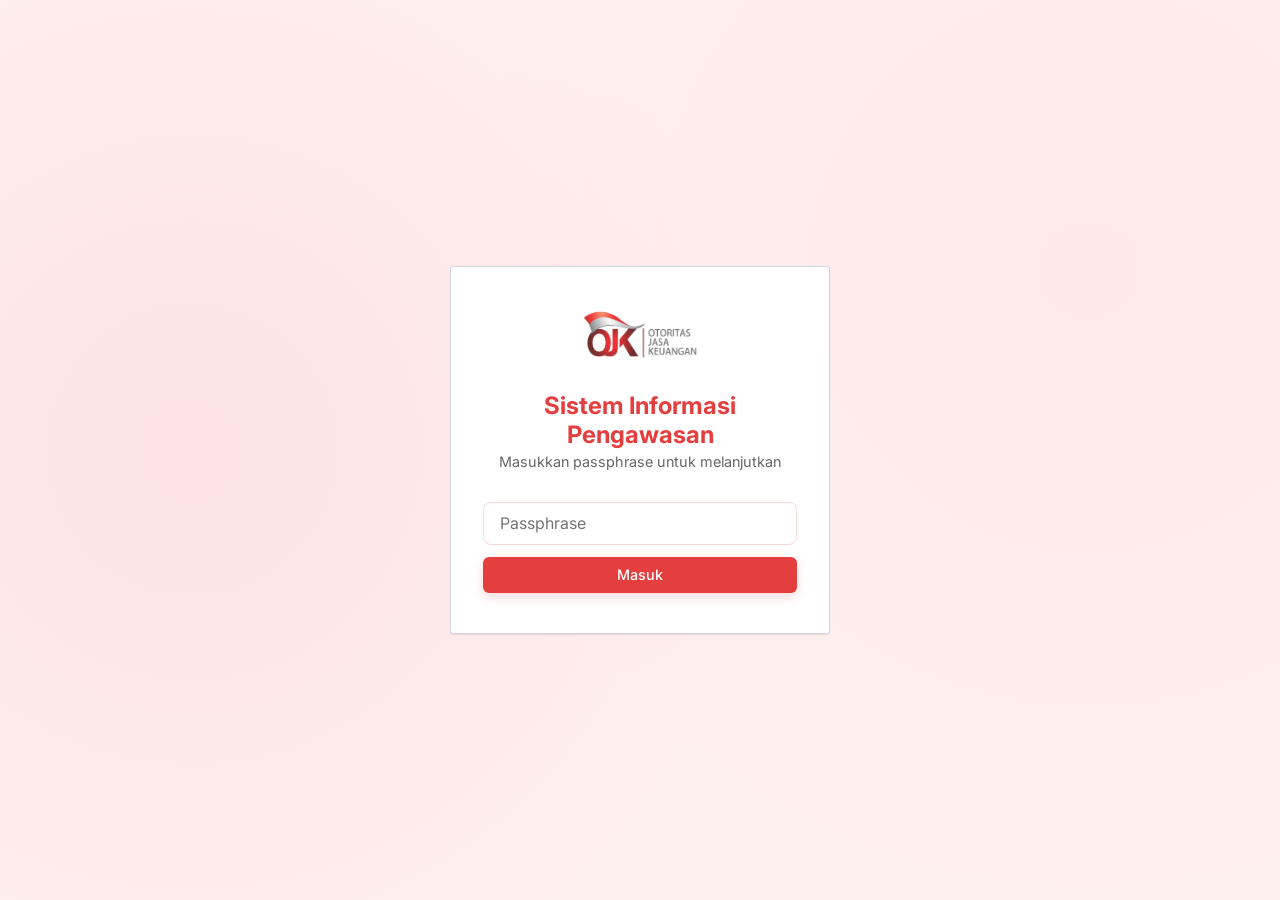
==== commit f490a451: "add passphrase" ====
--- a/index.html
+++ b/index.html
@@ -11,7 +11,23 @@
     <script src="https://unpkg.com/docx-preview/dist/docx-preview.min.js"></script>
 </head>
 <body>
-    <div id="app">
+    <!-- Login Overlay -->
+    <div id="login-overlay">
+        <div class="login-card glass-panel">
+            <img src="logo_ojk.png" alt="OJK Logo" style="height: 56px; margin-bottom: 1.5rem;">
+            <h2 style="color: var(--primary-color); margin-bottom: 0.25rem;">Sistem Informasi Pengawasan</h2>
+            <p style="color: var(--text-secondary); font-size: 0.9rem; margin-bottom: 2rem;">Masukkan passphrase untuk melanjutkan</p>
+            <form id="login-form" autocomplete="off">
+                <div class="login-input-group">
+                    <input type="password" id="passphrase-input" placeholder="Passphrase" autocomplete="off" required>
+                    <button type="submit" class="btn btn-primary" style="width: 100%; margin-top: 0.75rem;">Masuk</button>
+                </div>
+                <p id="login-error" style="color: var(--danger); font-size: 0.85rem; margin-top: 0.75rem; display: none;">Passphrase salah. Coba lagi.</p>
+            </form>
+        </div>
+    </div>
+
+    <div id="app" style="display: none;">
         <!-- Halaman 1: Dashboard -->
         <main id="page-dashboard" class="page active">
             <div class="dashboard-layout">
--- a/style.css
+++ b/style.css
@@ -31,6 +31,47 @@
         radial-gradient(circle at 15% 50%, rgba(229, 62, 62, 0.08) 0%, transparent 50%),
         radial-gradient(circle at 85% 30%, rgba(255, 160, 160, 0.1) 0%, transparent 50%);
     background-attachment: fixed;
+}
+
+/* Login Overlay */
+#login-overlay {
+    position: fixed;
+    inset: 0;
+    display: flex;
+    align-items: center;
+    justify-content: center;
+    background-color: var(--bg-main);
+    background-image:
+        radial-gradient(circle at 15% 50%, rgba(229, 62, 62, 0.08) 0%, transparent 50%),
+        radial-gradient(circle at 85% 30%, rgba(255, 160, 160, 0.1) 0%, transparent 50%);
+    z-index: 9999;
+}
+
+#login-overlay.hidden {
+    display: none;
+}
+
+.login-card {
+    padding: 2.5rem 2rem;
+    border-radius: 16px;
+    width: 100%;
+    max-width: 380px;
+    text-align: center;
+}
+
+.login-input-group input[type="password"] {
+    width: 100%;
+    padding: 0.65rem 1rem;
+    border: 1px solid var(--border-color);
+    border-radius: 8px;
+    font-size: 1rem;
+    background: rgba(255,255,255,0.7);
+    outline: none;
+    transition: border-color 0.2s;
+}
+
+.login-input-group input[type="password"]:focus {
+    border-color: var(--primary-color);
 }
 
 /* Glassmorphism Utilities */
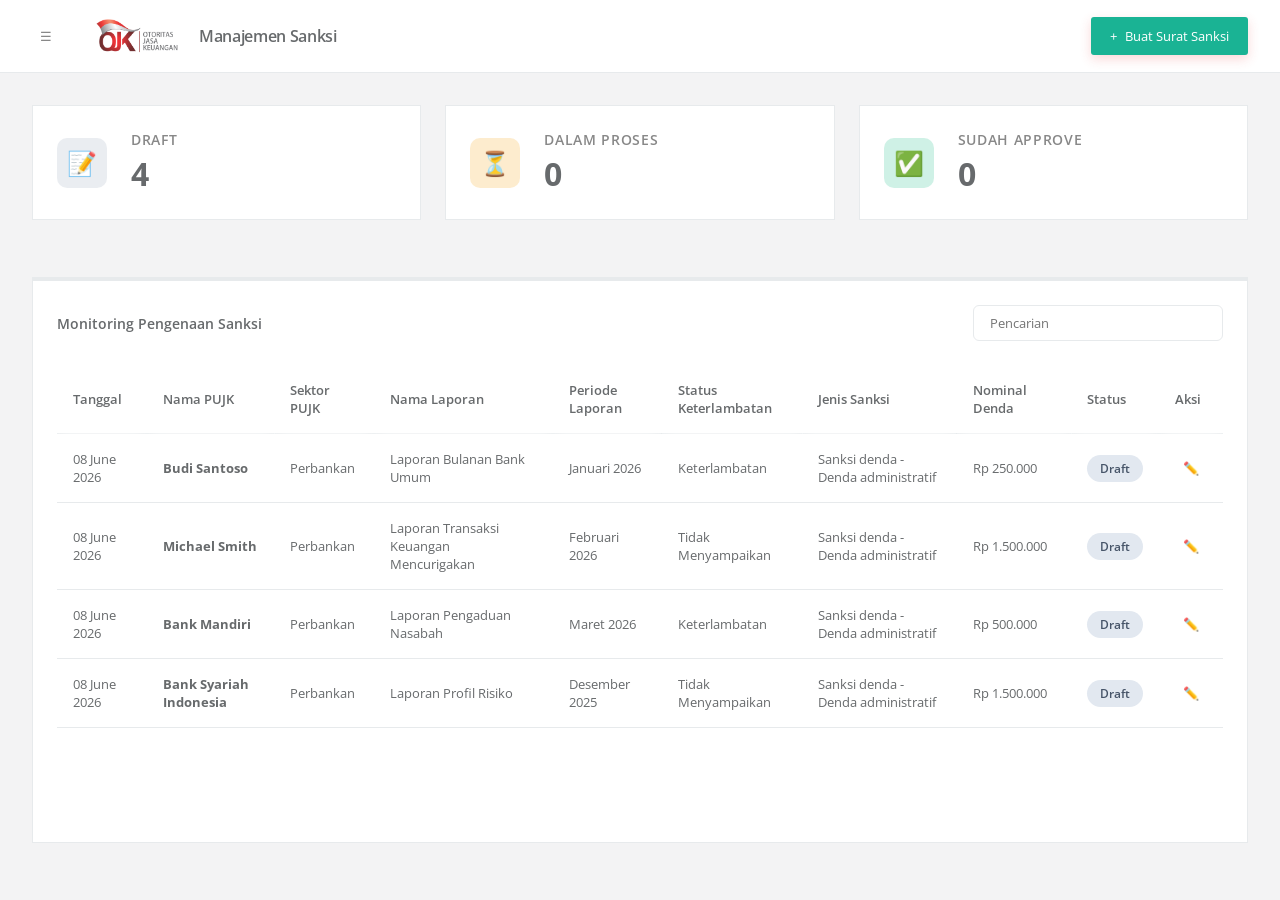
==== commit 6d0e654e: "Add Konfigurasi and UI" ====
--- a/index.html
+++ b/index.html
@@ -4,38 +4,22 @@
     <meta charset="UTF-8">
     <meta name="viewport" content="width=device-width, initial-scale=1.0">
     <title>Manajemen Surat Sanksi OJK</title>
-    <link href="https://fonts.googleapis.com/css2?family=Inter:wght@300;400;500;600;700&display=swap" rel="stylesheet">
+    <link href="https://fonts.googleapis.com/css2?family=Open+Sans:wght@300;400;500;600;700&display=swap" rel="stylesheet">
     <link rel="stylesheet" href="style.css">
     <!-- docx-preview dependencies -->
     <script src="https://unpkg.com/jszip/dist/jszip.min.js"></script>
     <script src="https://unpkg.com/docx-preview/dist/docx-preview.min.js"></script>
 </head>
 <body>
-    <!-- Login Overlay -->
-    <div id="login-overlay">
-        <div class="login-card glass-panel">
-            <img src="logo_ojk.png" alt="OJK Logo" style="height: 56px; margin-bottom: 1.5rem;">
-            <h2 style="color: var(--primary-color); margin-bottom: 0.25rem;">Sistem Informasi Pengawasan</h2>
-            <p style="color: var(--text-secondary); font-size: 0.9rem; margin-bottom: 2rem;">Masukkan passphrase untuk melanjutkan</p>
-            <form id="login-form" autocomplete="off">
-                <div class="login-input-group">
-                    <input type="password" id="passphrase-input" placeholder="Passphrase" autocomplete="off" required>
-                    <button type="submit" class="btn btn-primary" style="width: 100%; margin-top: 0.75rem;">Masuk</button>
-                </div>
-                <p id="login-error" style="color: var(--danger); font-size: 0.85rem; margin-top: 0.75rem; display: none;">Passphrase salah. Coba lagi.</p>
-            </form>
-        </div>
-    </div>
-
-    <div id="app" style="display: none;">
+    <div id="app">
         <!-- Halaman 1: Dashboard -->
         <main id="page-dashboard" class="page active">
             <div class="dashboard-layout">
                 <!-- Sidebar -->
                 <aside id="dashboard-sidebar" class="dashboard-sidebar closed">
                     <div class="sidebar-top">
-                        <h2 style="font-size: 1.1rem; color: var(--primary-color);">Menu</h2>
-                        <button id="btn-close-sidebar" class="btn btn-ghost btn-icon" title="Tutup Menu">✕</button>
+                        <h2 style="font-size: 1.1rem; color: #ffffff;">Menu</h2>
+                        <button id="btn-close-sidebar" class="btn btn-ghost btn-icon" title="Tutup Menu" style="color: #ffffff;">✕</button>
                     </div>
                     <ul class="sidebar-nav">
                         <li id="menu-dashboard"><span>Dashboard</span></li>
@@ -43,7 +27,7 @@
                         <li><span>SP</span></li>
                         <li><span>Pemeriksaan</span></li>
                         <li id="menu-manajemen-sanksi" class="active"><span>Manajemen Sanksi</span></li>
-                        <li><span>Konfigurasi Parameter Denda Administratif</span></li>
+                        <li id="menu-konfigurasi"><span>Konfigurasi Parameter Denda Administratif</span></li>
                     </ul>
                 </aside>
 
@@ -120,6 +104,36 @@
                     </div>
                 </div>
             </div>
+
+            <div class="content-container" id="view-konfigurasi" style="display: none;">
+                <div class="table-container glass-panel">
+                    <div class="table-header">
+                        <h2>Monitoring Denda Administratif</h2>
+                        <div class="search-bar">
+                            <input type="text" placeholder="Pencarian">
+                        </div>
+                    </div>
+                    <div class="table-scroll">
+                        <table class="data-table">
+                            <thead>
+                                <tr>
+                                    <th>Sumber Aplikasi</th>
+                                    <th>Sektor</th>
+                                    <th>Nama Laporan</th>
+                                    <th>Frekuensi Pelaporan</th>
+                                    <th>Jenis Sanksi</th>
+                                    <th>Status</th>
+                                    <th>Aksi</th>
+                                </tr>
+                            </thead>
+                            <tbody id="table-body-konfigurasi">
+                                <!-- Diisi oleh JavaScript via JSON -->
+                            </tbody>
+                        </table>
+                    </div>
+                </div>
+            </div>
+
                 </div>
             </div>
         </main>
@@ -304,7 +318,7 @@
                             </div>
                             <div class="form-group">
                                 <label for="nama-laporan">Nama Laporan</label>
-                                <input type="text" id="nama-laporan" placeholder="Masukkan nama laporan">
+                                <input type="text" id="nama-laporan" placeholder="Masukkan nama laporan" disabled style="background: #e9ecef; cursor: not-allowed;">
                             </div>
                             <div class="form-group">
                                 <label for="periode-laporan">Periode Laporan</label>
@@ -312,7 +326,7 @@
                             </div>
                             <div class="form-group">
                                 <label for="sumber-aplikasi">Sumber Aplikasi</label>
-                                <input type="text" id="sumber-aplikasi" placeholder="Masukkan sumber aplikasi">
+                                <input type="text" id="sumber-aplikasi" placeholder="Masukkan sumber aplikasi" disabled style="background: #e9ecef; cursor: not-allowed;">
                             </div>
                             <div class="form-group" id="status-keterlambatan-group">
                                 <label for="status-keterlambatan">Status Keterlambatan</label>
@@ -565,6 +579,90 @@
                         </div>
                     </div>
                 </section>
+            </div>
+        </main>
+
+        <!-- Halaman 3: Editor Konfigurasi -->
+        <main id="page-editor-konfigurasi" class="page" style="display: none;">
+            <div class="split-layout">
+                <aside class="editor-sidebar glass-panel" style="width: 100%; max-width: 100%; margin: 0; flex: 1; height: 100%; border-radius: 0;">
+                    <div class="sidebar-header">
+                        <button id="btn-back-konfigurasi" class="btn btn-ghost">← Kembali ke Konfigurasi</button>
+                    </div>
+                    
+                    <div class="sidebar-content">
+                        <h2>List Dokumen Variabel (Konfigurasi)</h2>
+                        <p class="subtitle">Detail parameter denda administratif.</p>
+                        
+                        <form id="editor-form-konfigurasi" class="dynamic-form" style="display: grid; grid-template-columns: 1fr 1fr; gap: 15px; overflow-y: auto; max-height: 65vh; padding-right: 15px;">
+
+                            <div class="form-group">
+                                <label>Sumber Aplikasi</label>
+                                <input type="text" id="konf-sumberAplikasi">
+                            </div>
+                            <div class="form-group">
+                                <label>Sektor</label>
+                                <input type="text" id="konf-sektor">
+                            </div>
+                            <div class="form-group">
+                                <label>Sub Sektor</label>
+                                <input type="text" id="konf-subSektor">
+                            </div>
+                            <div class="form-group">
+                                <label>Sub Sub Sektor</label>
+                                <input type="text" id="konf-subSubSektor">
+                            </div>
+                            <div class="form-group">
+                                <label>Nama Menu</label>
+                                <input type="text" id="konf-namaMenu">
+                            </div>
+                            <div class="form-group">
+                                <label>Kode Laporan</label>
+                                <input type="text" id="konf-kodeLaporan">
+                            </div>
+                            <div class="form-group">
+                                <label>Nama Laporan</label>
+                                <input type="text" id="konf-namaLaporan">
+                            </div>
+                            <div class="form-group">
+                                <label>Nomor Peraturan</label>
+                                <input type="text" id="konf-nomorPeraturan">
+                            </div>
+                            <div class="form-group">
+                                <label>Pasal Pelanggaran</label>
+                                <input type="text" id="konf-pasalPelanggaran">
+                            </div>
+                            <div class="form-group">
+                                <label>Frekuensi Pelaporan</label>
+                                <input type="text" id="konf-frekuensiPelaporan">
+                            </div>
+                            <div class="form-group">
+                                <label>Batas Waktu Pelaporan</label>
+                                <textarea id="konf-batasWaktu" rows="3" style="width: 100%; border: 1px solid #ced4da; border-radius: 8px; padding: 0.75rem; font-family: inherit; font-size: 0.95rem; resize: vertical;"></textarea>
+                            </div>
+                            <div class="form-group">
+                                <label>Batas Waktu Pelaporan pada Hari Libur</label>
+                                <textarea id="konf-batasWaktuLibur" rows="3" style="width: 100%; border: 1px solid #ced4da; border-radius: 8px; padding: 0.75rem; font-family: inherit; font-size: 0.95rem; resize: vertical;"></textarea>
+                            </div>
+                            <div class="form-group">
+                                <label>Ketentuan Keadaan Kahar</label>
+                                <textarea id="konf-ketentuanKahar" rows="3" style="width: 100%; border: 1px solid #ced4da; border-radius: 8px; padding: 0.75rem; font-family: inherit; font-size: 0.95rem; resize: vertical;"></textarea>
+                            </div>
+                            <div class="form-group">
+                                <label>Jenis Sanksi</label>
+                                <input type="text" id="konf-jenisSanksi">
+                            </div>
+                            <div class="form-group">
+                                <label>Status</label>
+                                <input type="text" id="konf-status">
+                            </div>
+                            
+                            <div class="form-actions" style="grid-column: span 2; margin-top: 1rem;">
+                                <button type="button" class="btn btn-primary" id="btn-simpan-konfigurasi" style="width: 100%;">Simpan Konfigurasi</button>
+                            </div>
+                        </form>
+                    </div>
+                </aside>
             </div>
         </main>
     </div>
--- a/style.css
+++ b/style.css
@@ -1,16 +1,16 @@
 :root {
-    --bg-main: #fff0f0; /* Light background with red tint */
-    --bg-card: rgba(255, 255, 255, 0.85);
-    --border-color: rgba(200, 0, 0, 0.15);
-    --text-primary: #333333;
-    --text-secondary: #666666;
-    --primary-color: #e53e3e; /* Red primary */
-    --primary-hover: #c53030;
+    --bg-main: #f3f3f4;
+    --bg-card: #ffffff;
+    --border-color: #e7eaec;
+    --text-primary: #676a6c;
+    --text-secondary: #888888;
+    --primary-color: #1ab394;
+    --primary-hover: #18a689;
     --secondary-color: #fbd38d;
     --secondary-hover: #f6ad55;
-    --success: #38a169;
-    --warning: #dd6b20;
-    --danger: #e53e3e;
+    --success: #1ab394;
+    --warning: #f8ac59;
+    --danger: #ed5565;
     --paper-bg: #ffffff;
     --paper-text: #000000;
 }
@@ -19,7 +19,7 @@
     margin: 0;
     padding: 0;
     box-sizing: border-box;
-    font-family: 'Inter', sans-serif;
+    font-family: "open sans", "Helvetica Neue", Helvetica, Arial, sans-serif;
 }
 
 body {
@@ -27,65 +27,21 @@
     color: var(--text-primary);
     min-height: 100vh;
     overflow-x: hidden;
-    background-image: 
-        radial-gradient(circle at 15% 50%, rgba(229, 62, 62, 0.08) 0%, transparent 50%),
-        radial-gradient(circle at 85% 30%, rgba(255, 160, 160, 0.1) 0%, transparent 50%);
-    background-attachment: fixed;
-}
-
-/* Login Overlay */
-#login-overlay {
-    position: fixed;
-    inset: 0;
-    display: flex;
-    align-items: center;
-    justify-content: center;
-    background-color: var(--bg-main);
-    background-image:
-        radial-gradient(circle at 15% 50%, rgba(229, 62, 62, 0.08) 0%, transparent 50%),
-        radial-gradient(circle at 85% 30%, rgba(255, 160, 160, 0.1) 0%, transparent 50%);
-    z-index: 9999;
-}
-
-#login-overlay.hidden {
-    display: none;
-}
-
-.login-card {
-    padding: 2.5rem 2rem;
-    border-radius: 16px;
-    width: 100%;
-    max-width: 380px;
-    text-align: center;
-}
-
-.login-input-group input[type="password"] {
-    width: 100%;
-    padding: 0.65rem 1rem;
-    border: 1px solid var(--border-color);
-    border-radius: 8px;
-    font-size: 1rem;
-    background: rgba(255,255,255,0.7);
-    outline: none;
-    transition: border-color 0.2s;
-}
-
-.login-input-group input[type="password"]:focus {
-    border-color: var(--primary-color);
+    background-image: none;
+    font-size: 13px;
 }
 
 /* Glassmorphism Utilities */
 .glass-panel {
     background: var(--bg-card);
-    backdrop-filter: blur(12px);
-    -webkit-backdrop-filter: blur(12px);
     border: 1px solid var(--border-color);
-    box-shadow: 0 4px 16px 0 rgba(200, 0, 0, 0.05);
+    box-shadow: none;
+    border-radius: 0;
+    margin-bottom: 25px;
 }
 
 .glass-header {
-    background: rgba(255, 255, 255, 0.9);
-    backdrop-filter: blur(16px);
+    background: #ffffff;
     border-bottom: 1px solid var(--border-color);
     position: sticky;
     top: 0;
@@ -94,7 +50,7 @@
     display: flex;
     justify-content: space-between;
     align-items: center;
-    box-shadow: 0 2px 10px rgba(0,0,0,0.02);
+    box-shadow: none;
 }
 
 /* Pages */
@@ -861,7 +817,7 @@
 }
 
 .dashboard-sidebar {
-    width: 280px;
+    width: 220px;
     background: var(--bg-card);
     backdrop-filter: blur(12px);
     -webkit-backdrop-filter: blur(12px);
@@ -875,7 +831,7 @@
 }
 
 .dashboard-sidebar.closed {
-    margin-left: -280px; /* Hide by pulling left */
+    margin-left: -220px; /* Hide by pulling left */
 }
 
 .sidebar-top {
@@ -929,30 +885,29 @@
 }
 
 /* --- New Layout Overrides --- */
-body { background-color: #ECF0F5; background-image: none; }
-.dashboard-sidebar { background: #222D32; border-right: none; box-shadow: none; color: #b8c7ce; z-index: 1000; }
-.sidebar-top-red { background: #DD4B39; color: white; padding: 15px; height: 50px; display: flex; align-items: center; justify-content: center; }
-.sidebar-top-red h2 { font-size: 1.2rem; font-weight: 500; margin: 0; }
-.sidebar-profile { padding: 20px; display: flex; align-items: center; gap: 15px; border-bottom: 1px solid #1a2226; }
-.avatar-circle { width: 45px; height: 45px; border-radius: 50%; background: radial-gradient(circle at center, #4b8df8, #0a3d8e); display: flex; align-items: center; justify-content: center; color: white; font-size: 1.5rem; box-shadow: inset 0 0 5px rgba(0,0,0,0.5); }
-.profile-info { color: white; }
-.profile-name { font-weight: 600; font-size: 0.9rem; }
-.profile-role { font-size: 0.75rem; color: #8aa4af; margin-top: 3px; }
-.sidebar-nav { padding: 0; margin-top: 10px; }
-.sidebar-nav li { margin-bottom: 0; }
-.sidebar-nav li span { border-radius: 0; color: #b8c7ce; font-weight: 400; font-size: 0.9rem; padding: 12px 15px; display: flex; align-items: center; gap: 10px; }
-.sidebar-nav li span:hover { background: #1e282c; color: white; }
-.sidebar-nav li.active span { background: #1e282c; color: white; border-left: 3px solid #DD4B39; }
-.sidebar-nav .icon { font-style: normal; font-size: 0.8rem; margin-right: 5px; }
-.new-header { background: white; height: 50px; display: flex; justify-content: space-between; align-items: center; padding: 0; box-shadow: 0 1px 3px rgba(0,0,0,0.1); z-index: 100; }
-.header-left { display: flex; align-items: center; }
-.btn-red-square { background: #DD4B39; color: white; border: none; width: 50px; height: 50px; font-size: 1.2rem; cursor: pointer; display: flex; align-items: center; justify-content: center; }
-.btn-red-square:hover { background: #c23321; }
-.header-right { display: flex; align-items: center; padding-right: 20px; gap: 20px; }
-.header-icon { position: relative; color: #999; font-size: 1rem; display: flex; align-items: center; background: #f4f4f4; padding: 5px 8px; border-radius: 4px; }
-.header-icon small { background: #f39c12; color: white; border-radius: 3px; padding: 1px 4px; font-size: 0.65rem; margin-left: 5px; }
-.header-icon.green small { background: #00a65a; }
-.btn-logout { border: none; background: transparent; color: #666; font-size: 0.9rem; cursor: pointer; display: flex; align-items: center; gap: 5px; }
-.breadcrumb-bar { background: white; padding: 10px 20px; font-size: 1rem; color: #444; border-bottom: 1px solid #d2d6de; }
+body { background-color: #f3f3f4; background-image: none; }
+.dashboard-sidebar { background: #2f4050; border-right: none; box-shadow: none; color: #a7b1c2; z-index: 1000; }
+.sidebar-top { background: #DD4B39; color: white; padding: 15px; border-bottom: 1px solid #c23321; }
+.sidebar-top h2 { font-size: 1.1rem; font-weight: 600; color: #ffffff !important; }
+.sidebar-nav li span { color: #a7b1c2; font-weight: 600; font-size: 13px; padding: 14px 20px 14px 25px; border-radius: 0; }
+.sidebar-nav li span:hover { background: #293846; color: white; }
+.sidebar-nav li.active span { background: #293846; color: white; border-left: 4px solid #1ab394; }
 .content-container { background: transparent; border: none; box-shadow: none; }
-.glass-panel { background: white; border: 1px solid #d2d6de; box-shadow: 0 1px 1px rgba(0,0,0,0.1); border-radius: 3px; }
+.glass-panel { background: white; border: 1px solid #e7eaec; border-top: 4px solid #e7eaec; box-shadow: none; border-radius: 0; }
+.table-header h2 { font-size: 14px; font-weight: 600; color: #676a6c; }
+.data-table th { background: #ffffff; color: #676a6c; font-weight: 600; font-size: 13px; text-transform: none; letter-spacing: normal; box-shadow: none; border-bottom: 1px solid #e7eaec; }
+.data-table td { font-size: 13px; border-bottom: 1px solid #e7eaec; }
+.stat-card { border-radius: 0; box-shadow: none; border: 1px solid #e7eaec; }
+.btn { font-size: 13px; font-weight: 400; border-radius: 3px; }
+.glass-header h1 { font-size: 16px; font-weight: 600; color: #676a6c; }
+.logo-area h1 { color: #676a6c !important; }
+input, select, textarea { font-family: "open sans", "Helvetica Neue", Helvetica, Arial, sans-serif; font-size: 13px !important; }
+
+/* Uniform disabled styles */
+input:disabled, select:disabled, textarea:disabled {
+    background-color: #e9ecef !important;
+    cursor: not-allowed !important;
+    color: #495057 !important;
+    opacity: 1 !important;
+    border: 1px solid #ced4da !important;
+}
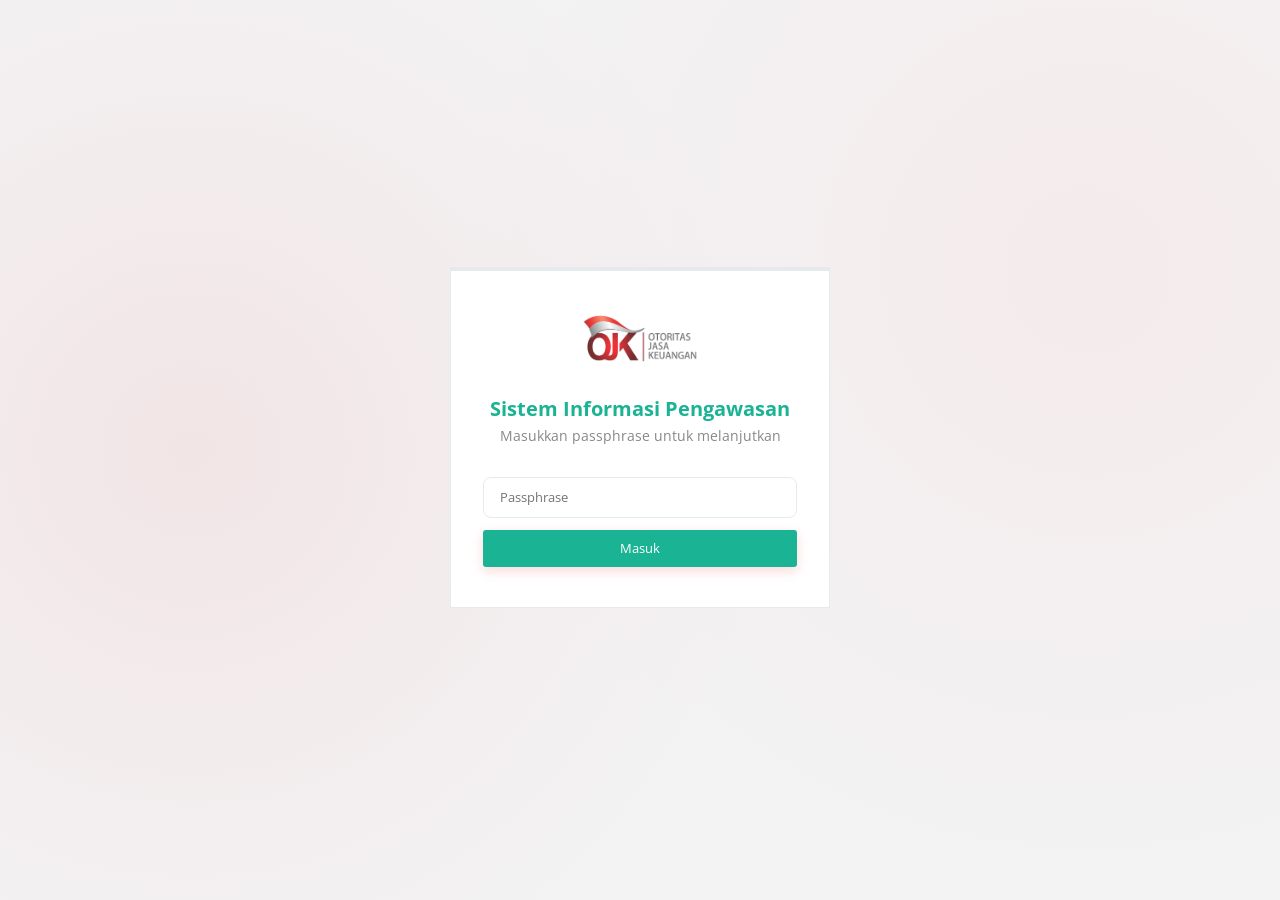
==== commit f41b8e53: "Merge branch 'itdktf1:main' into main" ====
--- a/index.html
+++ b/index.html
@@ -11,7 +11,23 @@
     <script src="https://unpkg.com/docx-preview/dist/docx-preview.min.js"></script>
 </head>
 <body>
-    <div id="app">
+    <!-- Login Overlay -->
+    <div id="login-overlay">
+        <div class="login-card glass-panel">
+            <img src="logo_ojk.png" alt="OJK Logo" style="height: 56px; margin-bottom: 1.5rem;">
+            <h2 style="color: var(--primary-color); margin-bottom: 0.25rem;">Sistem Informasi Pengawasan</h2>
+            <p style="color: var(--text-secondary); font-size: 0.9rem; margin-bottom: 2rem;">Masukkan passphrase untuk melanjutkan</p>
+            <form id="login-form" autocomplete="off">
+                <div class="login-input-group">
+                    <input type="password" id="passphrase-input" placeholder="Passphrase" autocomplete="off" required>
+                    <button type="submit" class="btn btn-primary" style="width: 100%; margin-top: 0.75rem;">Masuk</button>
+                </div>
+                <p id="login-error" style="color: var(--danger); font-size: 0.85rem; margin-top: 0.75rem; display: none;">Passphrase salah. Coba lagi.</p>
+            </form>
+        </div>
+    </div>
+
+    <div id="app" style="display: none;">
         <!-- Halaman 1: Dashboard -->
         <main id="page-dashboard" class="page active">
             <div class="dashboard-layout">
--- a/style.css
+++ b/style.css
@@ -29,6 +29,47 @@
     overflow-x: hidden;
     background-image: none;
     font-size: 13px;
+}
+
+/* Login Overlay */
+#login-overlay {
+    position: fixed;
+    inset: 0;
+    display: flex;
+    align-items: center;
+    justify-content: center;
+    background-color: var(--bg-main);
+    background-image:
+        radial-gradient(circle at 15% 50%, rgba(229, 62, 62, 0.08) 0%, transparent 50%),
+        radial-gradient(circle at 85% 30%, rgba(255, 160, 160, 0.1) 0%, transparent 50%);
+    z-index: 9999;
+}
+
+#login-overlay.hidden {
+    display: none;
+}
+
+.login-card {
+    padding: 2.5rem 2rem;
+    border-radius: 16px;
+    width: 100%;
+    max-width: 380px;
+    text-align: center;
+}
+
+.login-input-group input[type="password"] {
+    width: 100%;
+    padding: 0.65rem 1rem;
+    border: 1px solid var(--border-color);
+    border-radius: 8px;
+    font-size: 1rem;
+    background: rgba(255,255,255,0.7);
+    outline: none;
+    transition: border-color 0.2s;
+}
+
+.login-input-group input[type="password"]:focus {
+    border-color: var(--primary-color);
 }
 
 /* Glassmorphism Utilities */
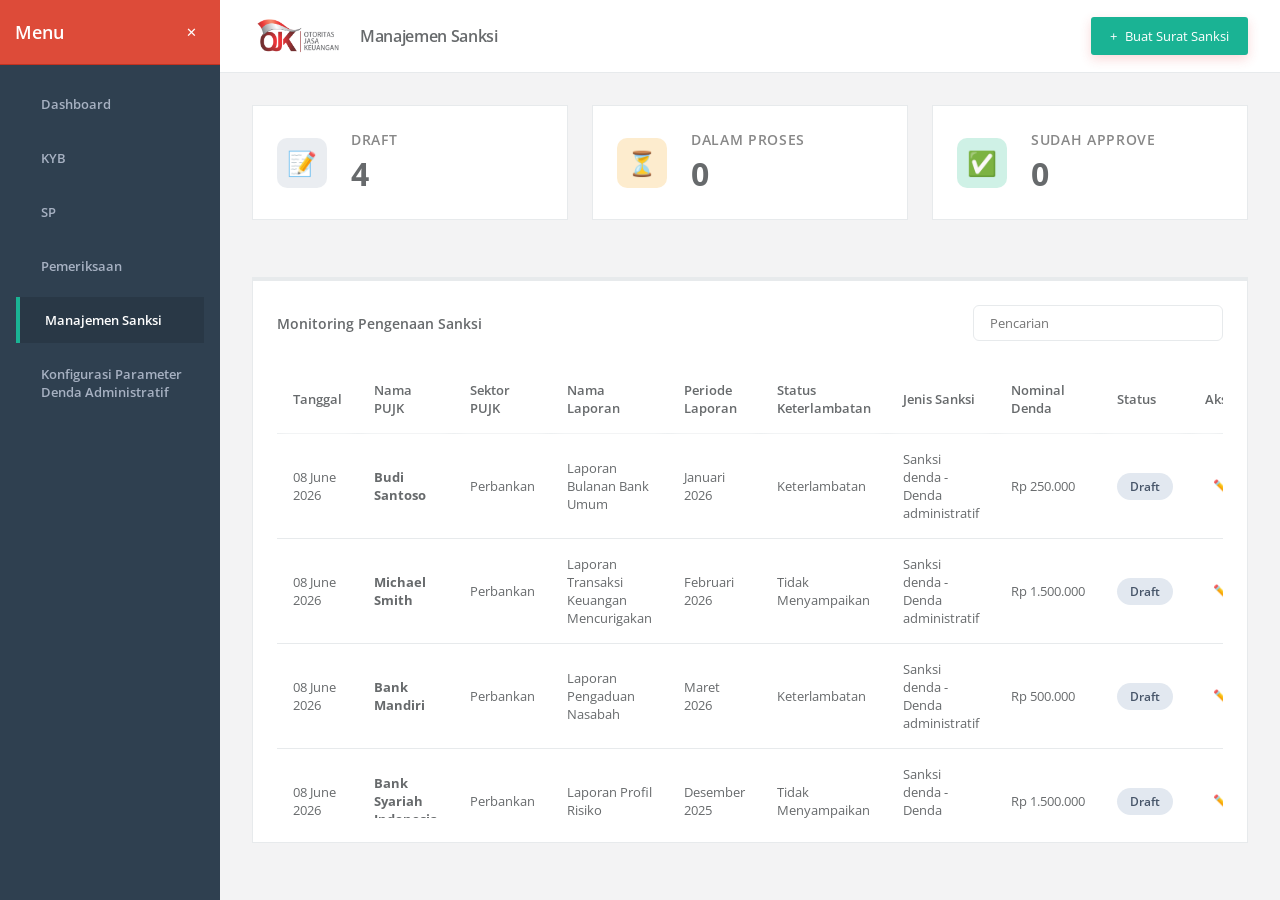
==== commit 1327fe79: "Update" ====
--- a/index.html
+++ b/index.html
@@ -11,28 +11,12 @@
     <script src="https://unpkg.com/docx-preview/dist/docx-preview.min.js"></script>
 </head>
 <body>
-    <!-- Login Overlay -->
-    <div id="login-overlay">
-        <div class="login-card glass-panel">
-            <img src="logo_ojk.png" alt="OJK Logo" style="height: 56px; margin-bottom: 1.5rem;">
-            <h2 style="color: var(--primary-color); margin-bottom: 0.25rem;">Sistem Informasi Pengawasan</h2>
-            <p style="color: var(--text-secondary); font-size: 0.9rem; margin-bottom: 2rem;">Masukkan passphrase untuk melanjutkan</p>
-            <form id="login-form" autocomplete="off">
-                <div class="login-input-group">
-                    <input type="password" id="passphrase-input" placeholder="Passphrase" autocomplete="off" required>
-                    <button type="submit" class="btn btn-primary" style="width: 100%; margin-top: 0.75rem;">Masuk</button>
-                </div>
-                <p id="login-error" style="color: var(--danger); font-size: 0.85rem; margin-top: 0.75rem; display: none;">Passphrase salah. Coba lagi.</p>
-            </form>
-        </div>
-    </div>
-
-    <div id="app" style="display: none;">
+    <div id="app">
         <!-- Halaman 1: Dashboard -->
         <main id="page-dashboard" class="page active">
             <div class="dashboard-layout">
                 <!-- Sidebar -->
-                <aside id="dashboard-sidebar" class="dashboard-sidebar closed">
+                <aside id="dashboard-sidebar" class="dashboard-sidebar">
                     <div class="sidebar-top">
                         <h2 style="font-size: 1.1rem; color: #ffffff;">Menu</h2>
                         <button id="btn-close-sidebar" class="btn btn-ghost btn-icon" title="Tutup Menu" style="color: #ffffff;">✕</button>
@@ -51,7 +35,7 @@
                 <div class="dashboard-content-wrapper">
                     <header class="glass-header">
                         <div class="logo-area">
-                            <button id="btn-open-sidebar" class="btn btn-ghost btn-icon" title="Buka Menu" style="margin-right: 15px; display: inline-flex;">☰</button>
+                            <button id="btn-open-sidebar" class="btn btn-ghost btn-icon" title="Buka Menu" style="margin-right: 15px; display: none;">☰</button>
                             <img src="logo_ojk.png" alt="OJK Logo" style="height: 40px;">
                             <h1 id="header-title">Manajemen Sanksi</h1>
                         </div>
@@ -383,19 +367,17 @@
                                             <option value="">-- Pilih Status --</option>
                                             <option value="Keterlambatan">Keterlambatan</option>
                                             <option value="Tidak Menyampaikan">Tidak Menyampaikan</option>
+                                            <option value="Tidak Terlambat">Tidak Terlambat</option>
                                         </select>
                                     </div>
                                     <div class="form-group">
                                         <label for="tanggal-lapor-pengawas">Tanggal Lapor (Pengawas)</label>
                                         <input type="date" id="tanggal-lapor-pengawas">
                                     </div>
-                                    <div class="form-group">
-                                        <label for="tanggal-batas-pelaporan-pengawas">Tanggal Batas Pelaporan (Pengawas)</label>
-                                        <input type="date" id="tanggal-batas-pelaporan-pengawas">
-                                    </div>
+
                                     <div class="form-group">
                                         <label for="jumlah-hari-keterlambatan-pengawas">Jumlah Hari Keterlambatan (Pengawas)</label>
-                                        <input type="number" id="jumlah-hari-keterlambatan-pengawas" readonly style="background: #e9ecef; cursor: not-allowed;" placeholder="0">
+                                        <input type="number" id="jumlah-hari-keterlambatan-pengawas" placeholder="0">
                                     </div>
                                 </div>
                             </div>
@@ -449,7 +431,7 @@
                                 <div id="tab-sanksi" class="tab-pane">
                             <div class="form-group">
                                 <label for="jenis-sanksi">Jenis Sanksi</label>
-                                <select id="jenis-sanksi">
+                                <select id="jenis-sanksi" disabled style="background: #e9ecef; cursor: not-allowed;">
                                     <option value="">-- Pilih Jenis Sanksi --</option>
                                     <option value="Sanksi denda - Denda">Sanksi denda - Denda</option>
                                     <option value="Sanksi denda - Denda yaitu kewajiban untuk membayar sejumlah uang tertentu">Sanksi denda - Denda yaitu kewajiban untuk membayar sejumlah uang tertentu</option>
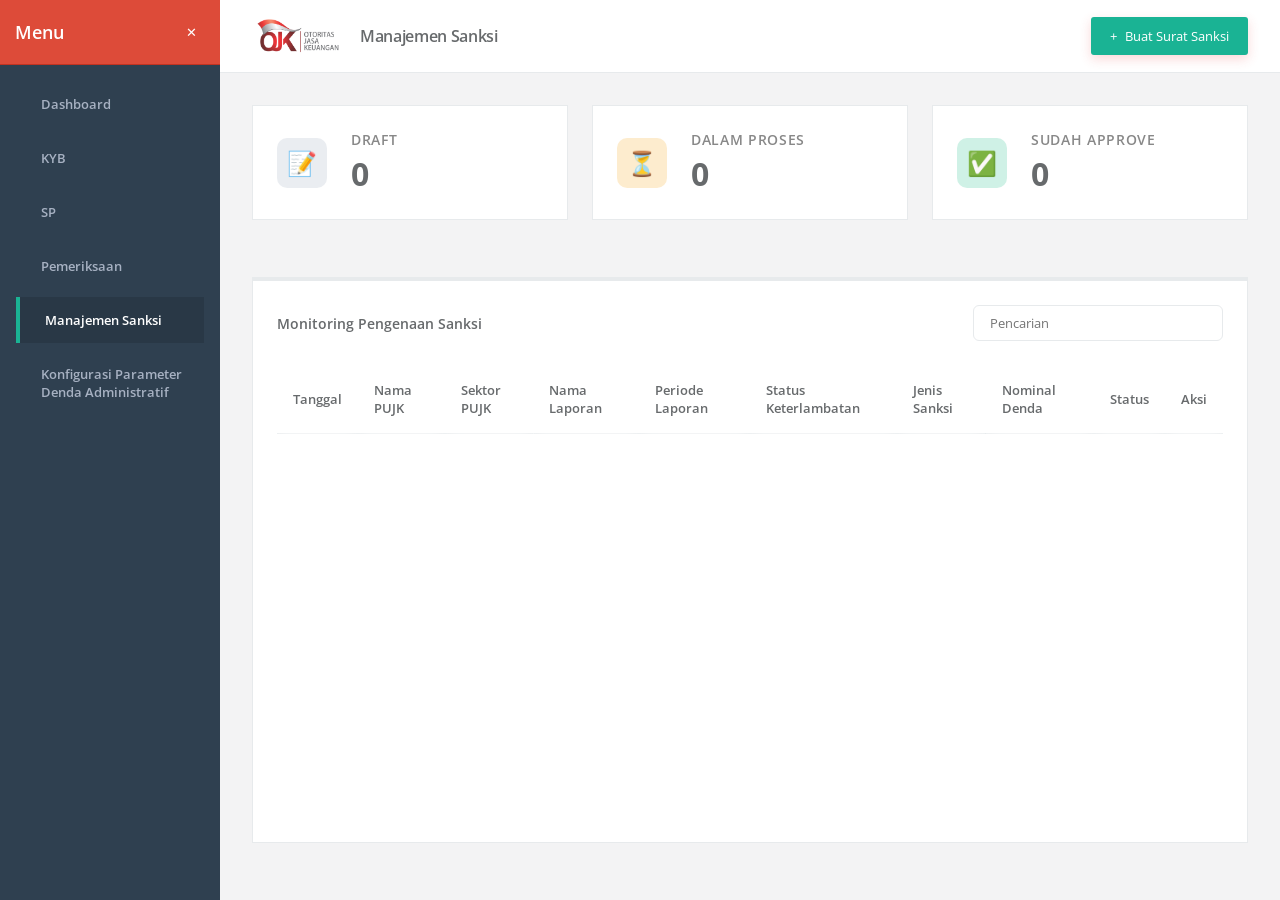
==== commit f03706f1: "update Catatan" ====
--- a/index.html
+++ b/index.html
@@ -9,6 +9,9 @@
     <!-- docx-preview dependencies -->
     <script src="https://unpkg.com/jszip/dist/jszip.min.js"></script>
     <script src="https://unpkg.com/docx-preview/dist/docx-preview.min.js"></script>
+    <!-- Quilljs dependencies -->
+    <link href="https://cdn.quilljs.com/1.3.6/quill.snow.css" rel="stylesheet">
+    <script src="https://cdn.quilljs.com/1.3.6/quill.min.js"></script>
 </head>
 <body>
     <div id="app">
@@ -117,6 +120,7 @@
                         <table class="data-table">
                             <thead>
                                 <tr>
+                                    <th>Kode Laporan</th>
                                     <th>Sumber Aplikasi</th>
                                     <th>Sektor</th>
                                     <th>Nama Laporan</th>
@@ -379,6 +383,10 @@
                                         <label for="jumlah-hari-keterlambatan-pengawas">Jumlah Hari Keterlambatan (Pengawas)</label>
                                         <input type="number" id="jumlah-hari-keterlambatan-pengawas" placeholder="0">
                                     </div>
+                                    <div class="form-group" style="grid-column: 1 / -1;">
+                                        <label for="catatan-dasar-pengawas">Catatan</label>
+                                        <textarea id="catatan-dasar-pengawas" placeholder="Masukkan catatan" rows="3"></textarea>
+                                    </div>
                                 </div>
                             </div>
                                 </div>
@@ -445,12 +453,6 @@
                                 <label for="nominal-denda">Nominal Denda</label>
                                 <input type="text" id="nominal-denda" placeholder="Masukkan nominal denda" disabled style="background: #e9ecef; cursor: not-allowed;">
                             </div>
-
-                            <div class="form-group" id="preview-surat-container">
-                                <label>Pratinjau</label>
-                                <button type="button" id="btn-review-form" class="btn btn-secondary" style="display: inline-block; text-align: center; text-decoration: none;">📄 Preview Surat</button>
-                            </div>
-
                             <div id="pengawas-sanksi-container" style="display: none; column-span: all; margin-top: 2rem; padding-top: 1.5rem; border-top: 2px dashed var(--border-color);">
                                 <div style="grid-column: 1 / -1; display: flex; align-items: center; justify-content: space-between; margin-bottom: 1rem;">
                                     <h4 style="color: var(--primary-color); margin: 0;">Data Pengawas</h4>
@@ -500,9 +502,15 @@
                                 <button type="button" id="btn-riwayat" class="btn btn-secondary">Lihat Riwayat Persetujuan</button>
                             </div>
 
+                            <div class="form-group" id="preview-surat-container">
+                                <label>Pratinjau</label>
+                                <button type="button" id="btn-review-form" class="btn btn-secondary" style="display: inline-block; text-align: center; text-decoration: none;">📄 Preview Surat</button>
+                            </div>
+
                             <div class="form-actions" style="display: flex; gap: 10px; flex-wrap: wrap; grid-column: 1 / -1; margin-top: 1.5rem; padding-top: 1.5rem; border-top: 1px solid var(--border-color, #e2e8f0);">
                                 <button type="button" id="btn-draft-form" class="btn btn-secondary" style="flex: 1;">Simpan</button>
                                 <button type="button" id="btn-kirim-form" class="btn btn-primary" style="flex: 1;">Kirim</button>
+                                <button type="button" id="btn-approve-form" class="btn btn-success" style="flex: 1; display: none; background: #10b981; color: white; border: none; padding: 0.5rem 1rem; border-radius: 8px; font-weight: 500; cursor: pointer;">Approve</button>
                             </div>
                                 </div>
                             </div> <!-- End tabs-content -->
@@ -649,6 +657,10 @@
                             <div class="form-group">
                                 <label>Jenis Sanksi</label>
                                 <input type="text" id="konf-jenisSanksi">
+                            </div>
+                            <div class="form-group">
+                                <label>Nominal Denda</label>
+                                <input type="text" id="konf-nominalDenda">
                             </div>
                             <div class="form-group">
                                 <label>Status</label>
